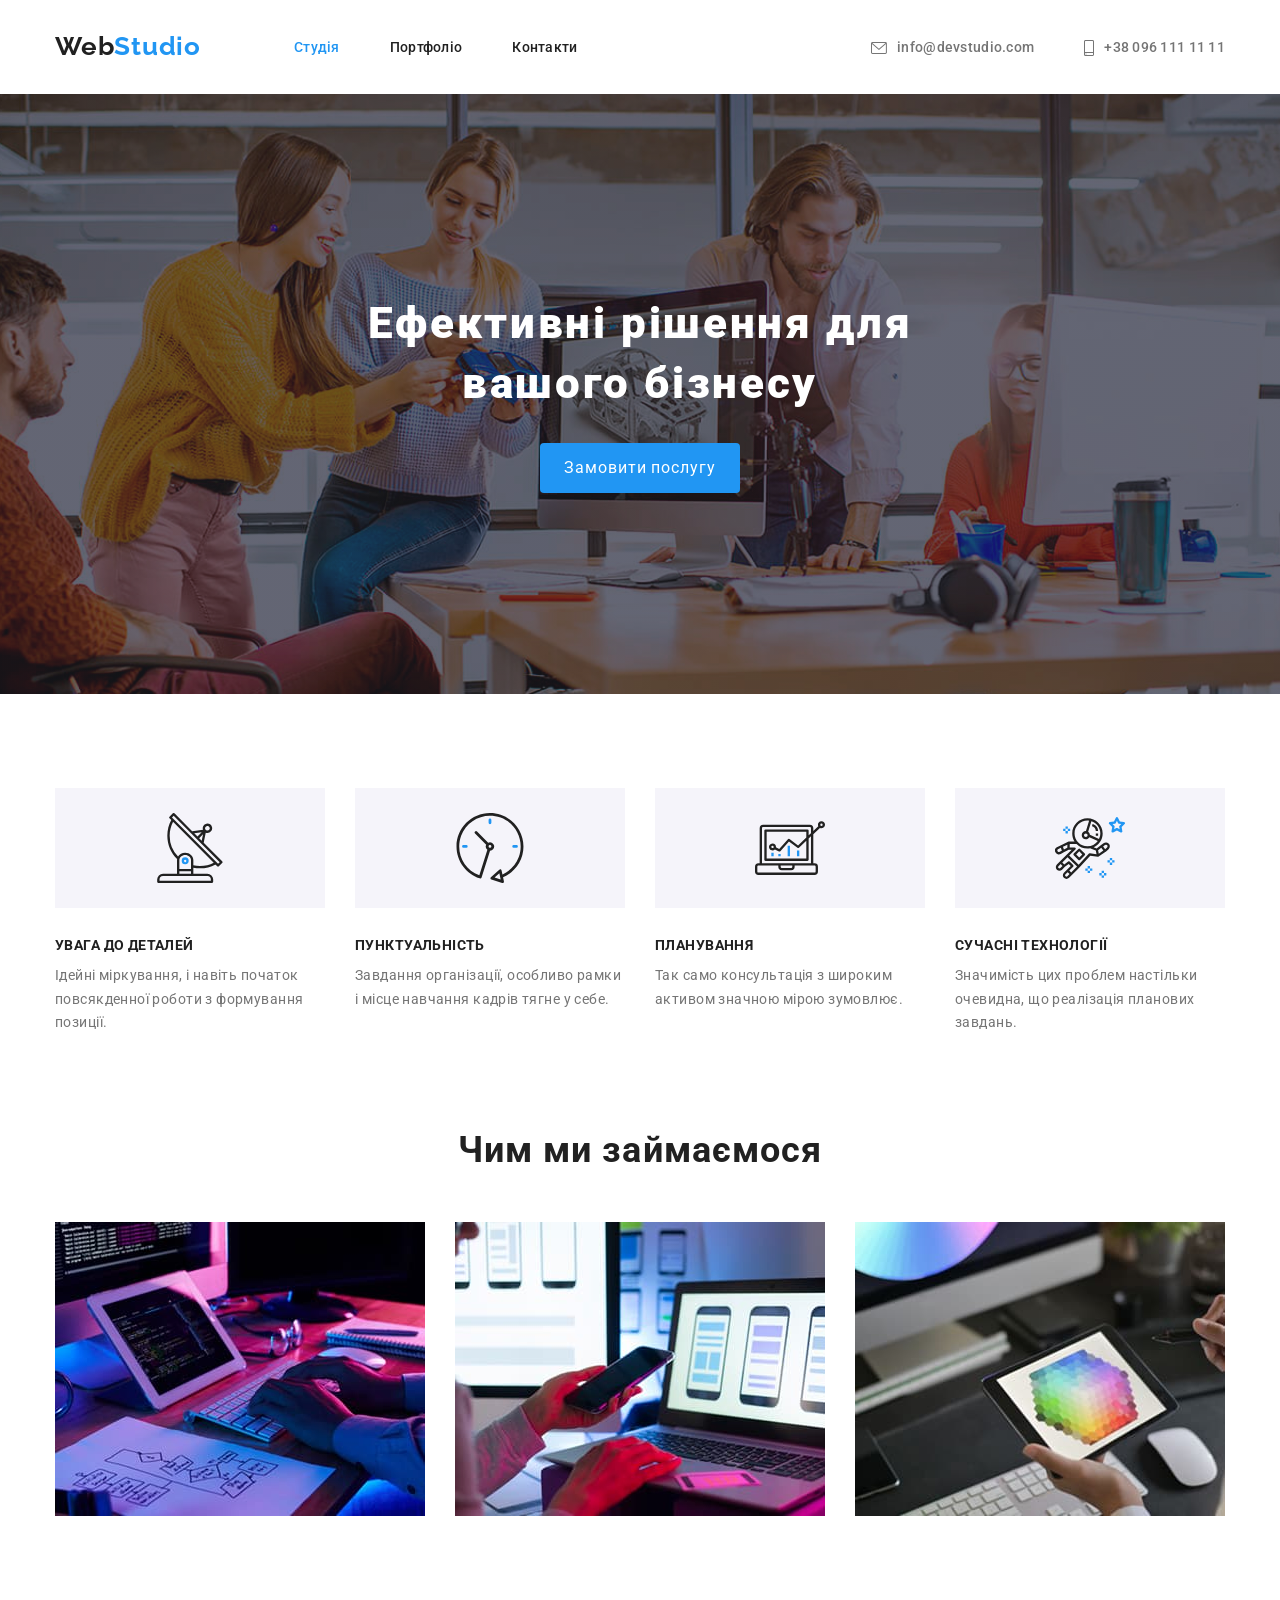
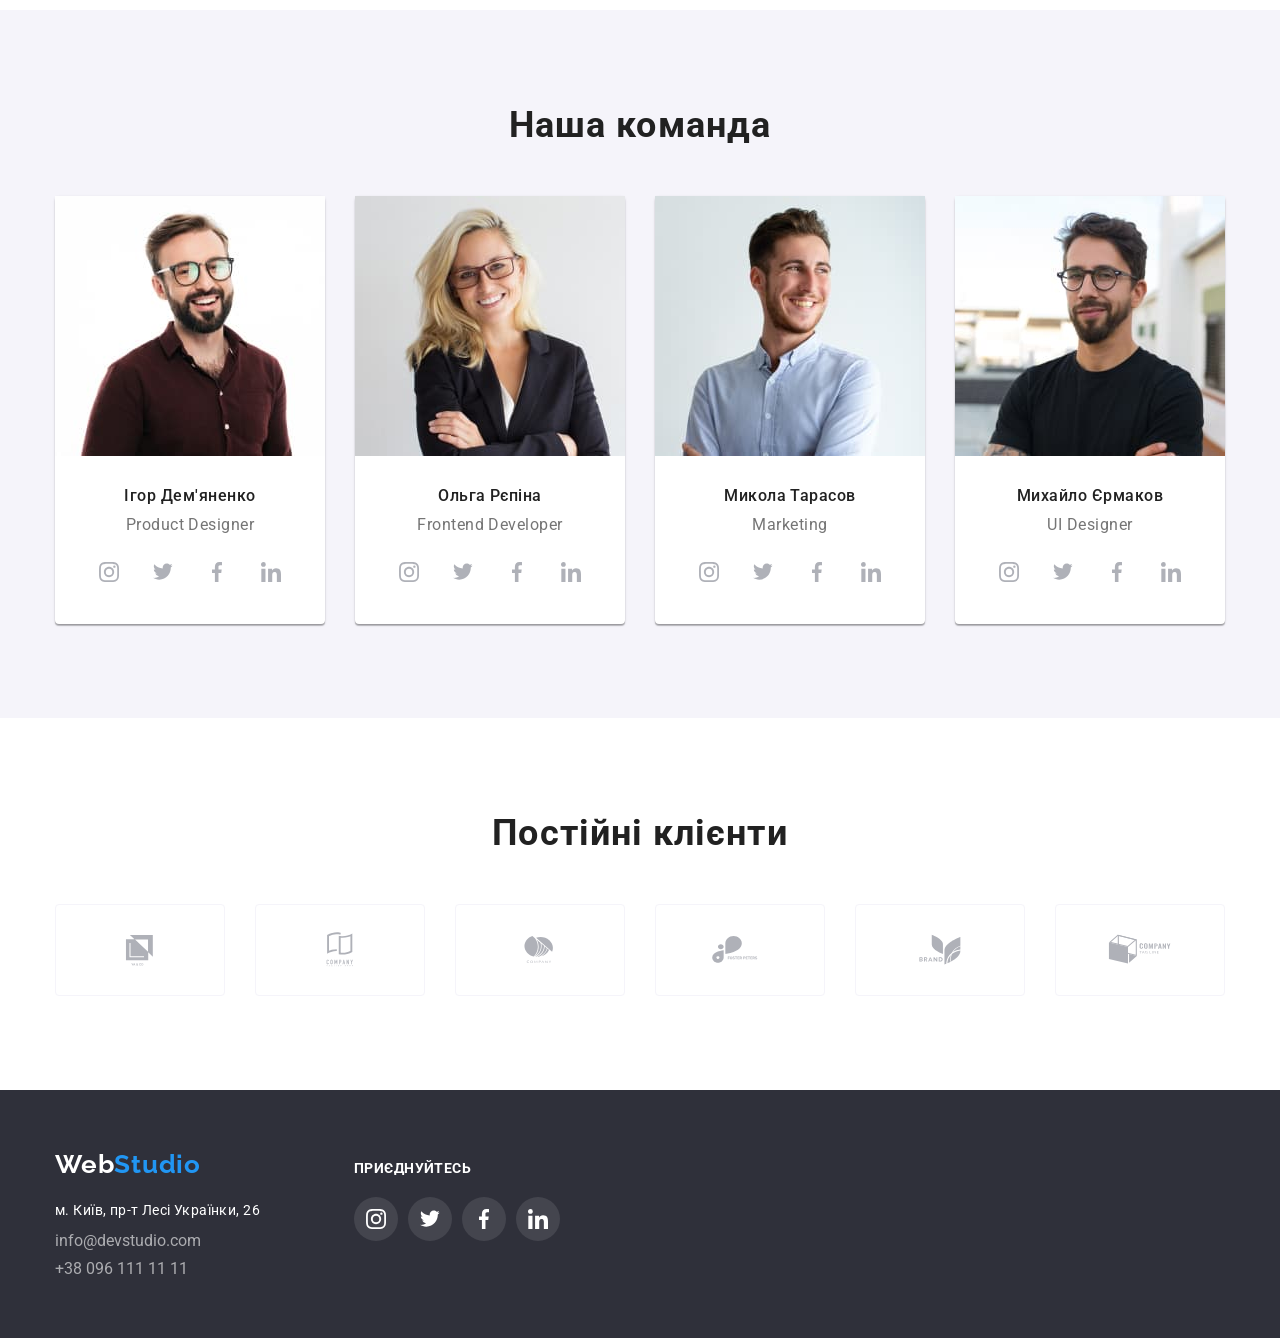
==== index.html @ b7dec581 "Initial commit" ====
<!DOCTYPE html>
<html lang="uk">
  <head>
    <meta charset="UTF-8" />
    <meta name="viewport" content="width=device-width, initial-scale=1.0" />
    <title>Document</title>
    <link
      href="https://fonts.googleapis.com/css2?family=Raleway:wght@700&family=Roboto:wght@400;500;700;900&display=swap"
      rel="stylesheet"
    />
    <link
      rel="stylesheet"
      href="https://cdnjs.cloudflare.com/ajax/libs/modern-normalize/3.0.1/modern-normalize.min.css"
    />
    <link rel="stylesheet" href="css/styles.css" />
  </head>
  <body>
    <header class="header">
      <div class="container">
        <nav>
          <a href="./index.html" class="logo"><span>Web</span>Studio</a>
          <ul class="site-nav">
            <li><a href="./index.html" class="link current">Студія</a></li>
            <li><a href="./portfolio.html" class="link">Портфоліо</a></li>
            <li><a href="#contacts" class="link">Контакти</a></li>
          </ul>

          <ul class="contacts">
            <li>
              <a href="mailto:info@devstudio.com"
                ><svg class="contacts-icon" width="16" height="12">
                  <use href="./images/icons.svg#icon-email"></use></svg
                >info@devstudio.com</a
              >
            </li>

            <li>
              <a href="tel:+380961111111"
                ><svg class="contacts-icon" width="10" height="16">
                  <use href="./images/icons.svg#icon-smartphone"></use></svg
                >+38 096 111 11 11</a
              >
            </li>
          </ul>
        </nav>
      </div>
    </header>

    <main>
      <section class="hero section">
        <div class="container">
          <h1>
            Ефективні рішення для <br />
            вашого бізнесу
          </h1>
          <button class="hero-button" type="button">Замовити послугу</button>
        </div>
      </section>
      <section class="section features">
        <div class="container">
          <ul class="features-list">
            <li>
              <div class="features-icon">
                <svg width="70" height="70">
                  <use href="./images/icons.svg#icon-antenna"></use>
                </svg>
              </div>
              <h3>УВАГА ДО ДЕТАЛЕЙ</h3>
              <p>
                Ідейні міркування, і навіть початок повсякденної роботи з
                формування позиції.
              </p>
            </li>
            <li>
              <div class="features-icon">
                <svg width="70" height="70">
                  <use href="./images/icons.svg#icon-clock"></use>
                </svg>
              </div>
              <h3>ПУНКТУАЛЬНІСТЬ</h3>
              <p>
                Завдання організації, особливо рамки і місце навчання кадрів
                тягне у себе.
              </p>
            </li>
            <li>
              <div class="features-icon">
                <svg width="70" height="70">
                  <use href="./images/icons.svg#icon-diagram"></use>
                </svg>
              </div>
              <h3>ПЛАНУВАННЯ</h3>
              <p>
                Так само консультація з широким активом значною мірою зумовлює.
              </p>
            </li>
            <li>
              <div class="features-icon">
                <svg width="70" height="70">
                  <use href="./images/icons.svg#icon-astronaut"></use>
                </svg>
              </div>
              <h3>СУЧАСНІ ТЕХНОЛОГІЇ</h3>
              <p>
                Значимість цих проблем настільки очевидна, що реалізація
                планових завдань.
              </p>
            </li>
          </ul>
        </div>
      </section>
      <section class="services section">
        <div class="container">
          <h2>Чим ми займаємося</h2>
          <ul class="services-list">
            <li>
              <img
                src="images/hands-laptop.jpg"
                alt="руки_за_ноутом"
                width="370"
                height="294"
              />
            </li>
            <li>
              <img
                src="images/hands-phone.jpg"
                alt="рука_з_телефоном"
                width="370"
                height="294"
              />
            </li>
            <li>
              <img
                src="images/hands-tablet.jpg"
                alt="планшет"
                width="370"
                height="294"
              />
            </li>
          </ul>
        </div>
      </section>
      <section class="section team">
        <div class="container">
          <h2>Наша команда</h2>
          <ul class="team-list">
            <li>
              <img
                src="images/product-design.jpg"
                alt="Ігор_Дем'янченко"
                width="270"
                height="260"
              />
              <h3>Ігор Дем'яненко</h3>
              <p>Product Designer</p>
              <ul class="social">
                <li>
                  <a class="social-link" href="https://www.instagram.com">
                    <svg class="social-icon" width="20" height="20">
                      <use href="./images/icons.svg#icon-instagram"></use></svg
                  ></a>
                </li>
                <li>
                  <a class="social-link" href="">
                    <svg class="social-icon" width="20" height="20">
                      <use href="./images/icons.svg#icon-twitter"></use></svg
                  ></a>
                </li>
                <li>
                  <a class="social-link" href="">
                    <svg class="social-icon" width="20" height="20">
                      <use href="./images/icons.svg#icon-facebook"></use></svg
                  ></a>
                </li>
                <li>
                  <a class="social-link" href="">
                    <svg class="social-icon" width="20" height="20">
                      <use href="./images/icons.svg#icon-linkedin"></use>
                    </svg>
                  </a>
                </li>
              </ul>
            </li>
            <li>
              <img
                src="images/frontend.jpg"
                alt="Ольга_Рєпіна"
                width="270"
                height="260"
              />
              <h3>Ольга Рєпіна</h3>
              <p>Frontend Developer</p>
              <ul class="social">
                <li>
                  <a class="social-link" href="https://www.instagram.com">
                    <svg class="social-icon" width="20" height="20">
                      <use href="./images/icons.svg#icon-instagram"></use></svg
                  ></a>
                </li>
                <li>
                  <a class="social-link" href="">
                    <svg class="social-icon" width="20" height="20">
                      <use href="./images/icons.svg#icon-twitter"></use></svg
                  ></a>
                </li>
                <li>
                  <a class="social-link" href="">
                    <svg class="social-icon" width="20" height="20">
                      <use href="./images/icons.svg#icon-facebook"></use></svg
                  ></a>
                </li>
                <li>
                  <a class="social-link" href="">
                    <svg class="social-icon" width="20" height="20">
                      <use href="./images/icons.svg#icon-linkedin"></use></svg
                  ></a>
                </li>
              </ul>
            </li>

            <li>
              <img
                src="images/market.jpg"
                alt="Микола_Тарасов"
                width="270"
                height="260"
              />
              <h3>Микола Тарасов</h3>
              <p>Marketing</p>
              <ul class="social">
                <li>
                  <a class="social-link" href="https://www.instagram.com">
                    <svg class="social-icon" width="20" height="20">
                      <use href="./images/icons.svg#icon-instagram"></use></svg
                  ></a>
                </li>
                <li>
                  <a class="social-link" href="">
                    <svg class="social-icon" width="20" height="20">
                      <use href="./images/icons.svg#icon-twitter"></use></svg
                  ></a>
                </li>
                <li>
                  <a class="social-link" href="">
                    <svg class="social-icon" width="20" height="20">
                      <use href="./images/icons.svg#icon-facebook"></use></svg
                  ></a>
                </li>
                <li>
                  <a class="social-link" href="">
                    <svg class="social-icon" width="20" height="20">
                      <use href="./images/icons.svg#icon-linkedin"></use></svg
                  ></a>
                </li>
              </ul>
            </li>
            <li>
              <img
                src="images/ui-design.jpg"
                alt="Михайло_Єрмаков"
                width="270"
                height="260"
              />
              <h3>Михайло Єрмаков</h3>
              <p>UI Designer</p>
              <ul class="social">
                <li>
                  <a class="social-link" href="https://www.instagram.com">
                    <svg class="social-icon" width="20" height="20">
                      <use href="./images/icons.svg#icon-instagram"></use></svg
                  ></a>
                </li>
                <li>
                  <a class="social-link" href="">
                    <svg class="social-icon" width="20" height="20">
                      <use href="./images/icons.svg#icon-twitter"></use></svg
                  ></a>
                </li>
                <li>
                  <a class="social-link" href="">
                    <svg class="social-icon" width="20" height="20">
                      <use href="./images/icons.svg#icon-facebook"></use></svg
                  ></a>
                </li>
                <li>
                  <a class="social-link" href="">
                    <svg class="social-icon" width="20" height="20">
                      <use href="./images/icons.svg#icon-linkedin"></use></svg
                  ></a>
                </li>
              </ul>
            </li>
          </ul>
        </div>
      </section>
      <section class="section clients">
        <div class="container">
          <h2>Постійні клієнти</h2>
          <ul class="clients-list">
            <li>
              <a href="#">
                <svg class="clients-icon" width="70" height="70">
                  <use href="./images/icons.svg#icon-YACO"></use></svg
              ></a>
            </li>
            <li>
              <a href="#">
                <svg class="clients-icon" width="70" height="70">
                  <use
                    href="./images/icons.svg#icon-Tagline-Here-Company"
                  ></use></svg
              ></a>
            </li>
            <li>
              <a href="#">
                <svg class="clients-icon" width="70" height="70">
                  <use href="./images/icons.svg#icon-Company"></use></svg
              ></a>
            </li>
            <li>
              <a href="#">
                <svg class="clients-icon" width="70" height="70">
                  <use href="./images/icons.svg#icon-Fosted-Peters"></use></svg
              ></a>
            </li>
            <li>
              <a href="#">
                <svg class="clients-icon" width="70" height="70">
                  <use href="./images/icons.svg#icon-Brand"></use></svg
              ></a>
            </li>
            <li>
              <a href="#">
                <svg class="clients-icon" width="70" height="70">
                  <use
                    href="./images/icons.svg#icon-Tag-Line-Company"
                  ></use></svg
              ></a>
            </li>
          </ul>
        </div>
      </section>
    </main>
    <footer class="footer">
      <div class="container">
        <div class="footer-left">
          <a class="logo" href="./index.html"><span>Web</span>Studio</a>
          <address class="footer-contacts">
            <ul>
              <li class="footer-text">м. Київ, пр-т Лесі Українки, 26</li>
              <li>
                <a href="mailto:info@devstudio.com">info@devstudio.com</a>
              </li>
              <li><a href="tel:+380961111111">+38 096 111 11 11</a></li>
            </ul>
          </address>
        </div>
        <div class="footer-social">
          <p class="footer-title">ПРИЄДНУЙТЕСЬ</p>
          <ul class="social">
            <li>
              <a class="social-link" href="https://www.instagram.com">
                <svg class="social-icon" width="20" height="20">
                  <use href="./images/icons.svg#icon-instagram"></use></svg
              ></a>
            </li>
            <li>
              <a class="social-link" href="">
                <svg class="social-icon" width="20" height="20">
                  <use href="./images/icons.svg#icon-twitter"></use></svg
              ></a>
            </li>
            <li>
              <a class="social-link" href="">
                <svg class="social-icon" width="20" height="20">
                  <use href="./images/icons.svg#icon-facebook"></use></svg
              ></a>
            </li>
            <li>
              <a class="social-link" href="">
                <svg class="social-icon" width="20" height="20">
                  <use href="./images/icons.svg#icon-linkedin"></use></svg
              ></a>
            </li>
          </ul>
        </div>
      </div>
    </footer>
  </body>
</html>
---- css/styles.css ----
h1,
h2,
h3,
p {
  margin: 0;
}

ul {
  margin: 0;
  padding: 0;
  list-style: none;
}
img {
  display: block;
  max-width: 100%;
}

/* main color #212121 */
/* text color #757575 */
/* white color #ffffff */
/* nav color rgba(255, 255, 255, 0.6) */
/* background color #2F303A */
/*background color #F5F4FA */
/*button color #FFFFFF */
/*accent #2196F3 */
:root {
  --main-color: #212121; /* текст головний */
  --text-color: #757575; /* текст другорядний */
  --white: #ffffff; /* білий */
  --nav-color: rgba(255, 255, 255, 0.6);
  --bg-dark: #2f303a;
  --bg-light: #f5f4fa;
  --accent: #2196f3;
}
body {
  font-family: "Roboto", -apple-system, BlinkMacSystemFont, "Segoe UI", Arial,
    sans-serif;
  color: var(--main-color);
}
.header {
  padding: 32px 0;
  background-color: var(--white);
}
.container {
  width: 1200px;
  margin: 0 auto;
  padding: 0 15px;
}
.section {
  padding: 94px 0;
}
/* nav */
nav {
  display: flex;
  align-items: center;
}
.site-nav {
  list-style: none;
  margin: 0;
  padding: 0;
  display: flex;
  gap: 50px;
  margin-left: 93px;
}
.site-nav a {
  color: var(--main-color);
  text-decoration: none;
  font-weight: 500;
  font-size: 14px;
  line-height: 1.14;
  letter-spacing: 0.02em;
}
.site-nav a:hover,
.site-nav a:focus {
  color: var(--accent);
}
.site-nav .link.current {
  color: var(--accent);
}
.logo {
  color: var(--accent);
  font-family: "Raleway", sans-serif;
  font-weight: 700;
  font-size: 26px;
  line-height: 1.14;
  letter-spacing: 0.03em;
  text-decoration: none;
}
.logo span {
  color: var(--main-color);
}
.contacts {
  list-style: none;
  margin: 0;
  padding: 0;
  display: flex;
  gap: 50px;
  margin-left: auto;
}
.contacts a {
  color: var(--text-color);
  text-decoration: none;
  font-weight: 500;
  font-size: 14px;
  line-height: 1.14;
  letter-spacing: 0.02em;
  transition: background-color 250ms cubic-bezier(0.4, 0, 0.2, 1),
    color 250ms cubic-bezier(0.4, 0, 0.2, 1),
    box-shadow 250ms cubic-bezier(0.4, 0, 0.2, 1);
}
.contacts-icon {
  fill: currentColor;
  margin-right: 10px;
  vertical-align: middle;
  transition: fill 250ms cubic-bezier(0.4, 0, 0.2, 1);
}
.contacts a:hover,
.contacts a:focus {
  color: var(--accent);
}
/* hero */
.hero {
  display: flex;
  align-items: center;
  min-height: 600px;
  text-align: center;
  background-color: var(--bg-dark);
  max-width: 1600px;
  margin-left: auto;
  margin-right: auto;
  background-image: linear-gradient(
      rgba(47, 48, 58, 0.4),
      rgba(47, 48, 58, 0.4)
    ),
    url(../images/hero-bg.svg);
  background-repeat: no-repeat;
  background-position: center;
  background-size: cover;
}
.hero-button {
  border: none;
  margin-bottom: 0;
  min-width: 200px;
  border-radius: 4px;
  padding: 10px 22px;
}
.hero-button:hover,
.hero-button:focus {
  background-color: var(--bg-dark);
}
.hero h1 {
  margin-bottom: 30px;
  color: var(--white);
  font-weight: 900;
  font-size: 44px;
  line-height: 1.36;
  letter-spacing: 0.06em;
  text-align: center;
}

.hero button {
  margin-bottom: 0px;
  background-color: var(--accent);
  color: var(--white);
  font-size: 16px;
  line-height: 1.88;
  letter-spacing: 0.06em;
  cursor: pointer;
}
.features h3 {
  margin-bottom: 10px;
  color: var(--main-color);
  font-weight: 700;
  font-size: 14px;
  line-height: 1.14;
  letter-spacing: 0.03em;
}
.features p {
  color: var(--text-color);
  font-size: 14px;
  line-height: 1.71;
  letter-spacing: 0.03em;
}
.features-list {
  display: flex;
  gap: 30px;
}
.features-list li {
  width: 270px;
}
.features-icon {
  display: flex;
  padding: 25px;
  height: 120px;
  width: 270px;
  align-items: center;
  justify-content: center;
  background-color: var(--bg-light);
  margin-bottom: 30px;
}

/* services */
.services {
  background-color: var(--white);
}
.services h2 {
  margin-bottom: 50px;
  color: var(--main-color);
  font-weight: 700;
  font-size: 36px;
  line-height: 1.17;
  letter-spacing: 0.03em;
  text-align: center;
}
.services-list {
  display: flex;
  gap: 30px;
}
.services.section {
  padding-top: 0;
}
/* team */
.team {
  background-color: var(--bg-light);
}
.team h2 {
  color: var(--main-color);
  font-weight: 700;
  font-size: 36px;
  line-height: 1.17;
  letter-spacing: 0.03em;
  text-align: center;
  margin-bottom: 50px;
}
.team-list {
  display: flex;
  gap: 30px;
}
.team-list h3 {
  margin-bottom: 10px;
  color: var(--main-color);
  font-weight: 500;
  font-size: 16px;
  line-height: 1.19;
  letter-spacing: 0.03em;
}

.team-list p {
  color: var(--text-color);
  font-size: 16px;
  line-height: 1.19;
  letter-spacing: 0.03em;
}
.team-list li {
  background-color: var(--white);
  text-align: center;
  padding-bottom: 30px;
  border-radius: 4px;
  box-shadow: 0px 1px 3px rgba(0, 0, 0, 0.12), 0px 1px 1px rgba(0, 0, 0, 0.14),
    0px 2px 1px rgba(0, 0, 0, 0.2);
}
.team-list img {
  margin-bottom: 30px;
}

.buttons button {
  cursor: pointer;
  padding: 6px 22px;
  border-radius: 4px;
  border: none;
  background-color: var(--bg-light);
  color: var(--main-color);
  font-size: 16px;
  line-height: 1.62;
  letter-spacing: 0.03em;
  transition: background-color 250ms cubic-bezier(0.4, 0, 0.2, 1),
    color 250ms cubic-bezier(0.4, 0, 0.2, 1),
    box-shadow 250ms cubic-bezier(0.4, 0, 0.2, 1);
}
.buttons {
  display: flex;
  justify-content: center;
  gap: 8px;
  margin-bottom: 50px;
}
.buttons.section {
  padding-bottom: 34px;
  margin-bottom: 0;
}
.buttons button:hover,
.buttons button:focus {
  background-color: var(--accent);
  color: var(--white);
  font-size: 16px;
  line-height: 1.62;
  letter-spacing: 0.03em;
  box-shadow: 0px 3px 1px rgba(0, 0, 0, 0.1), 0px 1px 2px rgba(0, 0, 0, 0.08),
    0px 2px 2px rgba(0, 0, 0, 0.12);
}
.footer {
  background-color: var(--bg-dark);
  padding: 60px 0;
}
.footer address {
  font-style: normal;
}
.footer .logo span {
  color: var(--white);
}
.footer-contacts a:hover,
.footer-contacts a:focus {
  color: var(--accent);
}
.footer-contacts ul {
  margin-top: 20px;
}

.footer-contacts li:not(:last-child) {
  margin-bottom: 9px;
}
.footer-text {
  font-family: roboto;
  color: var(--white);
  font-size: 14px;
  line-height: 1.71;
  letter-spacing: 0.03em;
}
.footer-contacts a {
  color: rgba(255, 255, 255, 0.6);
  text-decoration: none;
  font-style: normal;
}
.portfolio-title {
  color: var(--main-color);
  font-weight: 700;
  font-size: 18px;
  line-height: 2;
  letter-spacing: 0.06em;
}

.portfolio-text {
  color: var(--text-color);
  font-size: 16px;
  line-height: 1.88;
  letter-spacing: 0.03em;
}

/*portfolio */

.flex-container {
  display: flex;
  flex-wrap: wrap;
}
.flex-element {
  width: 370px;
  margin-right: 30px;
  margin-bottom: 30px;
  transition: box-shadow 250ms cubic-bezier(0.4, 0, 0.2, 1);
}
.flex-element:nth-child(3n) {
  margin-right: 0px;
}

.flex-element:nth-last-child(-n + 3) {
  margin-bottom: 0;
}
.flex-element:hover,
.flex-element:focus {
  box-shadow: 0px 1px 1px rgba(0, 0, 0, 0.12), 0px 4px 4px rgba(0, 0, 0, 0.06),
    1px 4px 6px rgba(0, 0, 0, 0.16);
}
.portfolio-content {
  padding: 24px;
  border: 1px solid #eeeeee;
  border-top: none;
}

.section.clients h2 {
  margin-bottom: 50px;
  color: var(--main-color);
  font-weight: 700;
  font-size: 36px;
  line-height: 1.17;
  letter-spacing: 0.03em;
  text-align: center;
}
.clients-list {
  display: flex;
  gap: 30px;
  list-style: none;
  padding: 0;
  margin: 0;
}
.clients-list a {
  width: 170px;
  height: 92px;
  border: 1px solid var(--bg-light);
  border-radius: 4px;
  display: flex;
  align-items: center;
  justify-content: center;
  color: #afb1b8;
  transition: color 250ms cubic-bezier(0.4, 0, 0.2, 1),
    border-color 250ms cubic-bezier(0.4, 0, 0.2, 1);
}
.clients-icon {
  fill: currentColor;
}

.clients-list a:hover,
.clients-list a:focus {
  color: var(--accent);
  border-color: var(--accent);
}
.social {
  display: flex;
  list-style: none;
  justify-content: center;
  margin-top: 16px;
  gap: 10px;
}
.social a {
  display: flex;
  align-items: center;
  justify-content: center;
}
.social-icon {
  fill: currentColor;
}
.social-link {
  color: #afb1b8;
  width: 44px;
  height: 44px;
  border-radius: 50%;
  display: flex;
  transition: background-color 250ms cubic-bezier(0.4, 0, 0.2, 1),
    color 250ms cubic-bezier(0.4, 0, 0.2, 1);
}
.social-link:hover,
.social-link:focus {
  background: var(--accent);
  color: var(--white);
}
.footer .social-link {
  background-color: rgba(255, 255, 255, 0.1);
  color: var(--white);
}
.footer .social-link:hover,
.footer .social-link:focus {
  background-color: var(--accent);
  color: var(--white);
}
.team-list li .social li {
  background: none;
  box-shadow: none;
  padding: 0;
}

.footer-title {
  margin-bottom: 20px;
  color: var(--white);
  font-weight: 700;
  font-size: 14px;
  line-height: 1.14;
  letter-spacing: 0.03em;
}
.footer .container {
  display: flex;
  align-items: baseline;
  gap: 94px;
}
.footer .social {
  margin-top: 0;
  justify-content: flex-start;
}
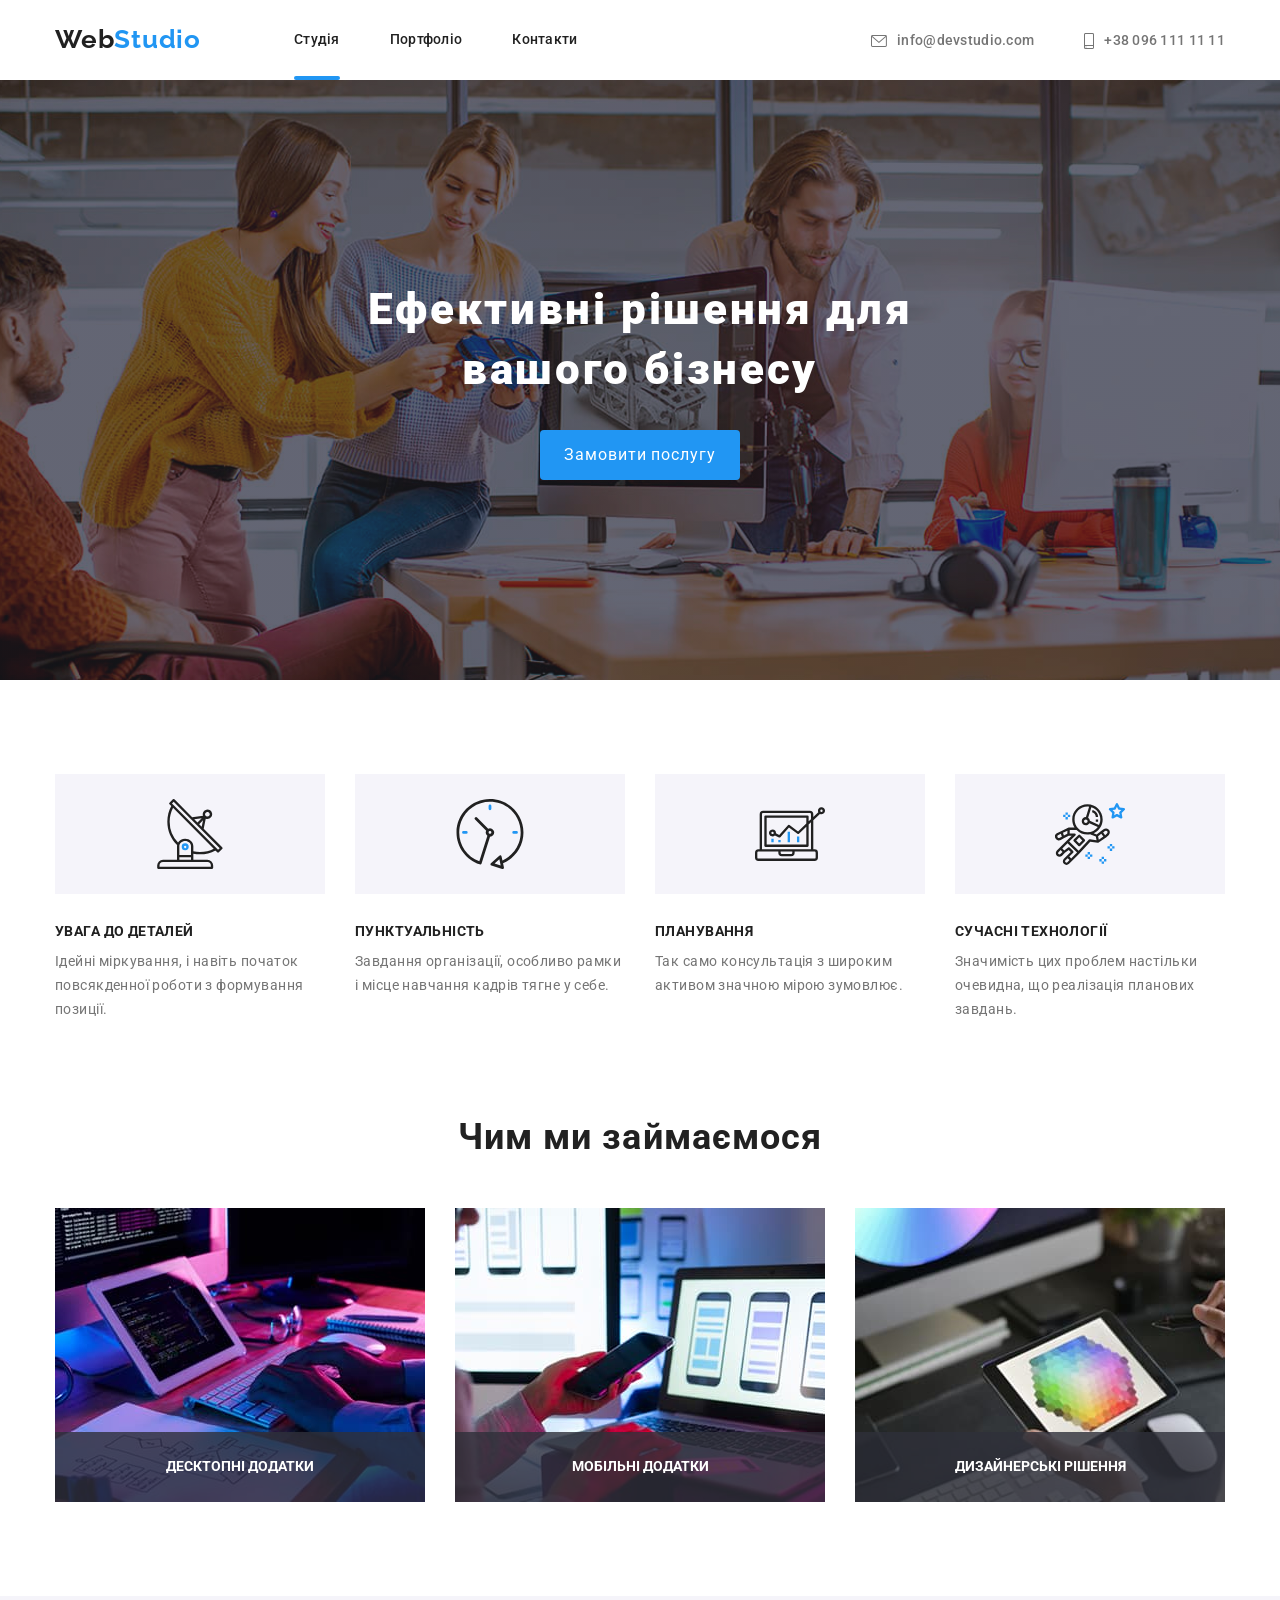
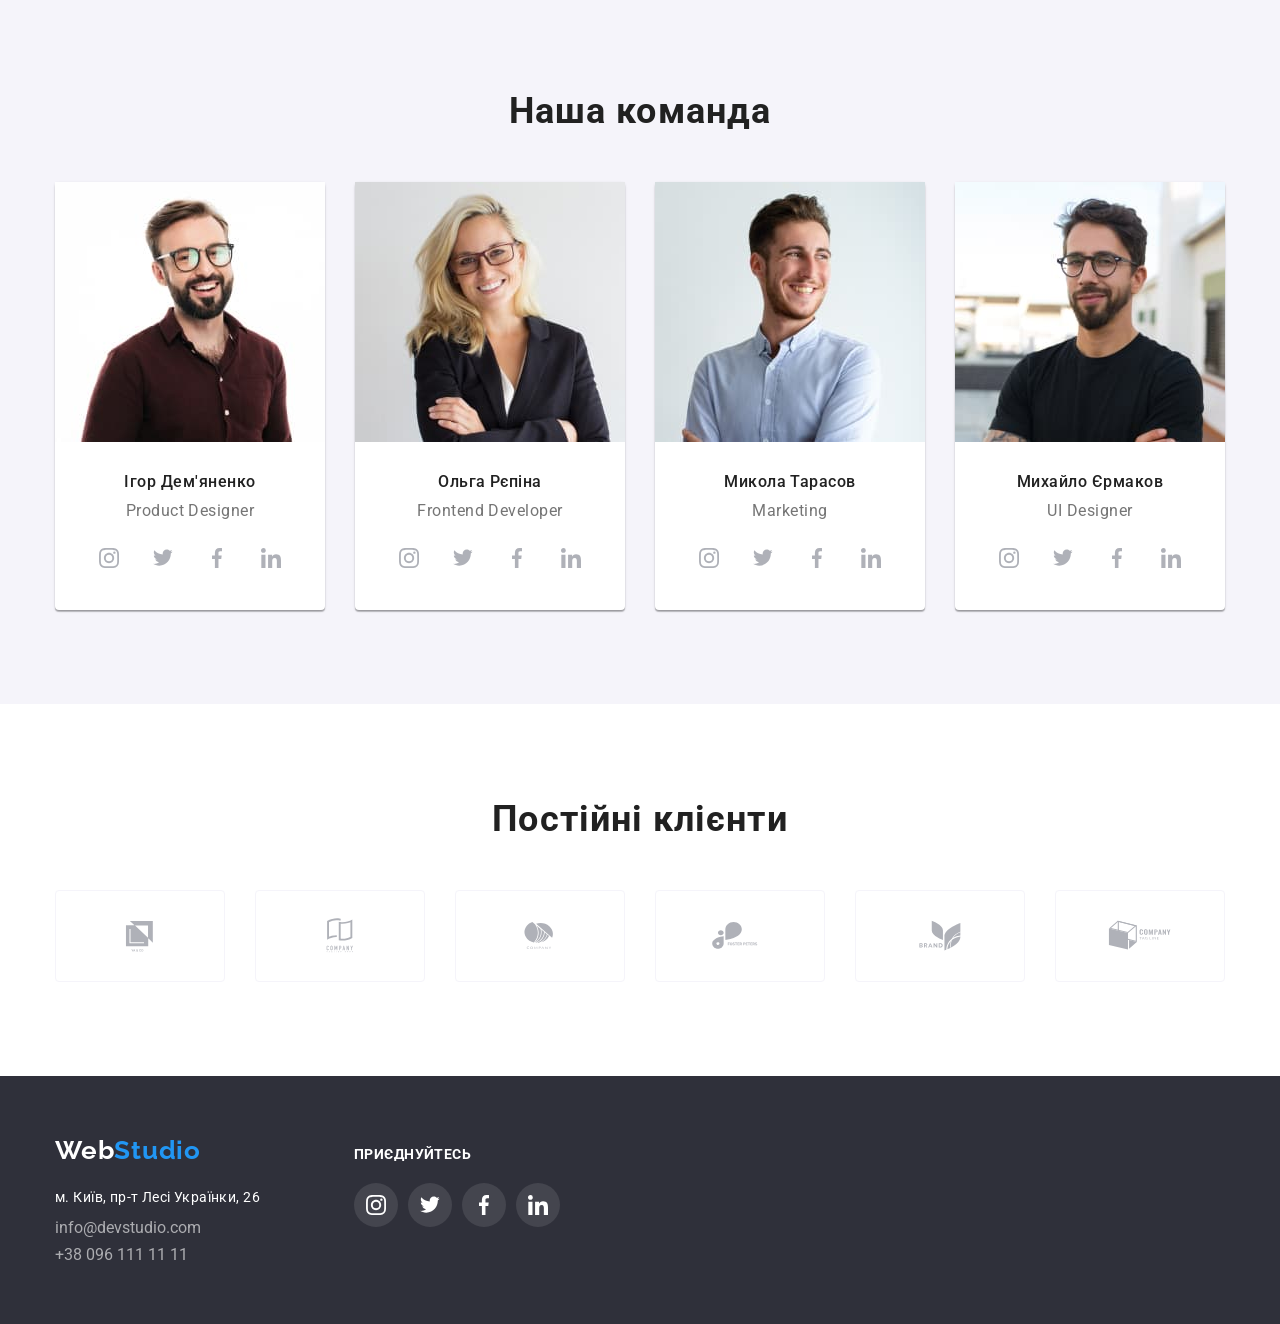
==== commit a064f781: "final" ====
--- a/index.html
+++ b/index.html
@@ -1,390 +1,363 @@
 <!DOCTYPE html>
 <html lang="uk">
-  <head>
-    <meta charset="UTF-8" />
-    <meta name="viewport" content="width=device-width, initial-scale=1.0" />
-    <title>Document</title>
-    <link
-      href="https://fonts.googleapis.com/css2?family=Raleway:wght@700&family=Roboto:wght@400;500;700;900&display=swap"
-      rel="stylesheet"
-    />
-    <link
-      rel="stylesheet"
-      href="https://cdnjs.cloudflare.com/ajax/libs/modern-normalize/3.0.1/modern-normalize.min.css"
-    />
-    <link rel="stylesheet" href="css/styles.css" />
-  </head>
-  <body>
-    <header class="header">
-      <div class="container">
-        <nav>
-          <a href="./index.html" class="logo"><span>Web</span>Studio</a>
-          <ul class="site-nav">
-            <li><a href="./index.html" class="link current">Студія</a></li>
-            <li><a href="./portfolio.html" class="link">Портфоліо</a></li>
-            <li><a href="#contacts" class="link">Контакти</a></li>
+
+<head>
+  <meta charset="UTF-8" />
+  <meta name="viewport" content="width=device-width, initial-scale=1.0" />
+  <title>Document</title>
+  <link href="https://fonts.googleapis.com/css2?family=Raleway:wght@700&family=Roboto:wght@400;500;700;900&display=swap"
+    rel="stylesheet" />
+  <link rel="stylesheet"
+    href="https://cdnjs.cloudflare.com/ajax/libs/modern-normalize/3.0.1/modern-normalize.min.css" />
+  <link rel="stylesheet" href="css/styles.css" />
+</head>
+
+<body>
+  <header class="header">
+    <div class="container">
+      <nav>
+        <a href="./index.html" class="logo"><span>Web</span>Studio</a>
+        <ul class="site-nav">
+          <li class="nav-item"><a href="./index.html" class="link current">Студія</a></li>
+          <li class="nav-item"><a href="./portfolio.html" class="link">Портфоліо</a></li>
+          <li class="nav-item"><a href="#contacts" class="link">Контакти</a></li>
+        </ul>
+
+        <ul class="contacts">
+          <li>
+            <a href="mailto:info@devstudio.com"><svg class="contacts-icon" width="16" height="12">
+                <use href="./images/icons.svg#icon-email"></use>
+              </svg>info@devstudio.com</a>
+          </li>
+
+          <li>
+            <a href="tel:+380961111111"><svg class="contacts-icon" width="10" height="16">
+                <use href="./images/icons.svg#icon-smartphone"></use>
+              </svg>+38 096 111 11 11</a>
+          </li>
+        </ul>
+      </nav>
+    </div>
+  </header>
+
+  <main>
+    <section class="hero section">
+      <div class="container">
+        <h1>
+          Ефективні рішення для <br />
+          вашого бізнесу
+        </h1>
+        <button data-modal-open class="hero-button" type="button">Замовити послугу</button>
+      </div>
+    </section>
+    <section class="section features">
+      <div class="container">
+        <ul class="features-list">
+          <li>
+            <div class="features-icon">
+              <svg width="70" height="70">
+                <use href="./images/icons.svg#icon-antenna"></use>
+              </svg>
+            </div>
+            <h3>УВАГА ДО ДЕТАЛЕЙ</h3>
+            <p>
+              Ідейні міркування, і навіть початок повсякденної роботи з
+              формування позиції.
+            </p>
+          </li>
+          <li>
+            <div class="features-icon">
+              <svg width="70" height="70">
+                <use href="./images/icons.svg#icon-clock"></use>
+              </svg>
+            </div>
+            <h3>ПУНКТУАЛЬНІСТЬ</h3>
+            <p>
+              Завдання організації, особливо рамки і місце навчання кадрів
+              тягне у себе.
+            </p>
+          </li>
+          <li>
+            <div class="features-icon">
+              <svg width="70" height="70">
+                <use href="./images/icons.svg#icon-diagram"></use>
+              </svg>
+            </div>
+            <h3>ПЛАНУВАННЯ</h3>
+            <p>
+              Так само консультація з широким активом значною мірою зумовлює.
+            </p>
+          </li>
+          <li>
+            <div class="features-icon">
+              <svg width="70" height="70">
+                <use href="./images/icons.svg#icon-astronaut"></use>
+              </svg>
+            </div>
+            <h3>СУЧАСНІ ТЕХНОЛОГІЇ</h3>
+            <p>
+              Значимість цих проблем настільки очевидна, що реалізація
+              планових завдань.
+            </p>
+          </li>
+        </ul>
+      </div>
+    </section>
+    <section class="services section">
+      <div class="container">
+        <h2>Чим ми займаємося</h2>
+        <ul class="services-list">
+          <li>
+            <div class="thumb-item"> <img src="images/hands-laptop.jpg" alt="руки_за_ноутом" width="370" height="294" />
+              <p class="thumb-label">ДЕСКТОПНІ ДОДАТКИ</p>
+            </div>
+          </li>
+          <li>
+            <div class="thumb-item"><img src="images/hands-phone.jpg" alt="рука_з_телефоном" width="370" height="294" />
+              <p class="thumb-label">МОБІЛЬНІ ДОДАТКИ</p>
+            </div>
+          </li>
+          <li>
+            <div class="thumb-item"><img src="images/hands-tablet.jpg" alt="планшет" width="370" height="294" />
+              <p class="thumb-label">ДИЗАЙНЕРСЬКІ РІШЕННЯ</p>
+            </div>
+          </li>
+        </ul>
+      </div>
+    </section>
+    <section class="section team">
+      <div class="container">
+        <h2>Наша команда</h2>
+        <ul class="team-list">
+          <li>
+            <img src="images/product-design.jpg" alt="Ігор_Дем'янченко" width="270" height="260" />
+            <h3>Ігор Дем'яненко</h3>
+            <p>Product Designer</p>
+            <ul class="social">
+              <li>
+                <a class="social-link" href="https://www.instagram.com">
+                  <svg class="social-icon" width="20" height="20">
+                    <use href="./images/icons.svg#icon-instagram"></use>
+                  </svg></a>
+              </li>
+              <li>
+                <a class="social-link" href="#">
+                  <svg class="social-icon" width="20" height="20">
+                    <use href="./images/icons.svg#icon-twitter"></use>
+                  </svg></a>
+              </li>
+              <li>
+                <a class="social-link" href="#">
+                  <svg class="social-icon" width="20" height="20">
+                    <use href="./images/icons.svg#icon-facebook"></use>
+                  </svg></a>
+              </li>
+              <li>
+                <a class="social-link" href="#">
+                  <svg class="social-icon" width="20" height="20">
+                    <use href="./images/icons.svg#icon-linkedin"></use>
+                  </svg>
+                </a>
+              </li>
+            </ul>
+          </li>
+          <li>
+            <img src="images/frontend.jpg" alt="Ольга_Рєпіна" width="270" height="260" />
+            <h3>Ольга Рєпіна</h3>
+            <p>Frontend Developer</p>
+            <ul class="social">
+              <li>
+                <a class="social-link" href="https://www.instagram.com">
+                  <svg class="social-icon" width="20" height="20">
+                    <use href="./images/icons.svg#icon-instagram"></use>
+                  </svg></a>
+              </li>
+              <li>
+                <a class="social-link" href="#">
+                  <svg class="social-icon" width="20" height="20">
+                    <use href="./images/icons.svg#icon-twitter"></use>
+                  </svg></a>
+              </li>
+              <li>
+                <a class="social-link" href="#">
+                  <svg class="social-icon" width="20" height="20">
+                    <use href="./images/icons.svg#icon-facebook"></use>
+                  </svg></a>
+              </li>
+              <li>
+                <a class="social-link" href="#">
+                  <svg class="social-icon" width="20" height="20">
+                    <use href="./images/icons.svg#icon-linkedin"></use>
+                  </svg></a>
+              </li>
+            </ul>
+          </li>
+
+          <li>
+            <img src="images/market.jpg" alt="Микола_Тарасов" width="270" height="260" />
+            <h3>Микола Тарасов</h3>
+            <p>Marketing</p>
+            <ul class="social">
+              <li>
+                <a class="social-link" href="https://www.instagram.com">
+                  <svg class="social-icon" width="20" height="20">
+                    <use href="./images/icons.svg#icon-instagram"></use>
+                  </svg></a>
+              </li>
+              <li>
+                <a class="social-link" href="#">
+                  <svg class="social-icon" width="20" height="20">
+                    <use href="./images/icons.svg#icon-twitter"></use>
+                  </svg></a>
+              </li>
+              <li>
+                <a class="social-link" href="#">
+                  <svg class="social-icon" width="20" height="20">
+                    <use href="./images/icons.svg#icon-facebook"></use>
+                  </svg></a>
+              </li>
+              <li>
+                <a class="social-link" href="#">
+                  <svg class="social-icon" width="20" height="20">
+                    <use href="./images/icons.svg#icon-linkedin"></use>
+                  </svg></a>
+              </li>
+            </ul>
+          </li>
+          <li>
+            <img src="images/ui-design.jpg" alt="Михайло_Єрмаков" width="270" height="260" />
+            <h3>Михайло Єрмаков</h3>
+            <p>UI Designer</p>
+            <ul class="social">
+              <li>
+                <a class="social-link" href="https://www.instagram.com">
+                  <svg class="social-icon" width="20" height="20">
+                    <use href="./images/icons.svg#icon-instagram"></use>
+                  </svg></a>
+              </li>
+              <li>
+                <a class="social-link" href="#">
+                  <svg class="social-icon" width="20" height="20">
+                    <use href="./images/icons.svg#icon-twitter"></use>
+                  </svg></a>
+              </li>
+              <li>
+                <a class="social-link" href="#">
+                  <svg class="social-icon" width="20" height="20">
+                    <use href="./images/icons.svg#icon-facebook"></use>
+                  </svg></a>
+              </li>
+              <li>
+                <a class="social-link" href="#">
+                  <svg class="social-icon" width="20" height="20">
+                    <use href="./images/icons.svg#icon-linkedin"></use>
+                  </svg></a>
+              </li>
+            </ul>
+          </li>
+        </ul>
+      </div>
+    </section>
+    <section class="section clients">
+      <div class="container">
+        <h2>Постійні клієнти</h2>
+        <ul class="clients-list">
+          <li>
+            <a href="#">
+              <svg class="clients-icon" width="70" height="70">
+                <use href="./images/icons.svg#icon-YACO"></use>
+              </svg></a>
+          </li>
+          <li>
+            <a href="#">
+              <svg class="clients-icon" width="70" height="70">
+                <use href="./images/icons.svg#icon-Tagline-Here-Company"></use>
+              </svg></a>
+          </li>
+          <li>
+            <a href="#">
+              <svg class="clients-icon" width="70" height="70">
+                <use href="./images/icons.svg#icon-Company"></use>
+              </svg></a>
+          </li>
+          <li>
+            <a href="#">
+              <svg class="clients-icon" width="70" height="70">
+                <use href="./images/icons.svg#icon-Fosted-Peters"></use>
+              </svg></a>
+          </li>
+          <li>
+            <a href="#">
+              <svg class="clients-icon" width="70" height="70">
+                <use href="./images/icons.svg#icon-Brand"></use>
+              </svg></a>
+          </li>
+          <li>
+            <a href="#">
+              <svg class="clients-icon" width="70" height="70">
+                <use href="./images/icons.svg#icon-Tag-Line-Company"></use>
+              </svg></a>
+          </li>
+        </ul>
+      </div>
+    </section>
+  </main>
+  <footer class="footer">
+    <div class="container">
+      <div class="footer-left">
+        <a class="logo" href="./index.html"><span>Web</span>Studio</a>
+        <address class="footer-contacts">
+          <ul>
+            <li class="footer-text">м. Київ, пр-т Лесі Українки, 26</li>
+            <li>
+              <a href="mailto:info@devstudio.com">info@devstudio.com</a>
+            </li>
+            <li><a href="tel:+380961111111">+38 096 111 11 11</a></li>
           </ul>
-
-          <ul class="contacts">
-            <li>
-              <a href="mailto:info@devstudio.com"
-                ><svg class="contacts-icon" width="16" height="12">
-                  <use href="./images/icons.svg#icon-email"></use></svg
-                >info@devstudio.com</a
-              >
-            </li>
-
-            <li>
-              <a href="tel:+380961111111"
-                ><svg class="contacts-icon" width="10" height="16">
-                  <use href="./images/icons.svg#icon-smartphone"></use></svg
-                >+38 096 111 11 11</a
-              >
-            </li>
-          </ul>
-        </nav>
-      </div>
-    </header>
-
-    <main>
-      <section class="hero section">
-        <div class="container">
-          <h1>
-            Ефективні рішення для <br />
-            вашого бізнесу
-          </h1>
-          <button class="hero-button" type="button">Замовити послугу</button>
-        </div>
-      </section>
-      <section class="section features">
-        <div class="container">
-          <ul class="features-list">
-            <li>
-              <div class="features-icon">
-                <svg width="70" height="70">
-                  <use href="./images/icons.svg#icon-antenna"></use>
-                </svg>
-              </div>
-              <h3>УВАГА ДО ДЕТАЛЕЙ</h3>
-              <p>
-                Ідейні міркування, і навіть початок повсякденної роботи з
-                формування позиції.
-              </p>
-            </li>
-            <li>
-              <div class="features-icon">
-                <svg width="70" height="70">
-                  <use href="./images/icons.svg#icon-clock"></use>
-                </svg>
-              </div>
-              <h3>ПУНКТУАЛЬНІСТЬ</h3>
-              <p>
-                Завдання організації, особливо рамки і місце навчання кадрів
-                тягне у себе.
-              </p>
-            </li>
-            <li>
-              <div class="features-icon">
-                <svg width="70" height="70">
-                  <use href="./images/icons.svg#icon-diagram"></use>
-                </svg>
-              </div>
-              <h3>ПЛАНУВАННЯ</h3>
-              <p>
-                Так само консультація з широким активом значною мірою зумовлює.
-              </p>
-            </li>
-            <li>
-              <div class="features-icon">
-                <svg width="70" height="70">
-                  <use href="./images/icons.svg#icon-astronaut"></use>
-                </svg>
-              </div>
-              <h3>СУЧАСНІ ТЕХНОЛОГІЇ</h3>
-              <p>
-                Значимість цих проблем настільки очевидна, що реалізація
-                планових завдань.
-              </p>
-            </li>
-          </ul>
-        </div>
-      </section>
-      <section class="services section">
-        <div class="container">
-          <h2>Чим ми займаємося</h2>
-          <ul class="services-list">
-            <li>
-              <img
-                src="images/hands-laptop.jpg"
-                alt="руки_за_ноутом"
-                width="370"
-                height="294"
-              />
-            </li>
-            <li>
-              <img
-                src="images/hands-phone.jpg"
-                alt="рука_з_телефоном"
-                width="370"
-                height="294"
-              />
-            </li>
-            <li>
-              <img
-                src="images/hands-tablet.jpg"
-                alt="планшет"
-                width="370"
-                height="294"
-              />
-            </li>
-          </ul>
-        </div>
-      </section>
-      <section class="section team">
-        <div class="container">
-          <h2>Наша команда</h2>
-          <ul class="team-list">
-            <li>
-              <img
-                src="images/product-design.jpg"
-                alt="Ігор_Дем'янченко"
-                width="270"
-                height="260"
-              />
-              <h3>Ігор Дем'яненко</h3>
-              <p>Product Designer</p>
-              <ul class="social">
-                <li>
-                  <a class="social-link" href="https://www.instagram.com">
-                    <svg class="social-icon" width="20" height="20">
-                      <use href="./images/icons.svg#icon-instagram"></use></svg
-                  ></a>
-                </li>
-                <li>
-                  <a class="social-link" href="">
-                    <svg class="social-icon" width="20" height="20">
-                      <use href="./images/icons.svg#icon-twitter"></use></svg
-                  ></a>
-                </li>
-                <li>
-                  <a class="social-link" href="">
-                    <svg class="social-icon" width="20" height="20">
-                      <use href="./images/icons.svg#icon-facebook"></use></svg
-                  ></a>
-                </li>
-                <li>
-                  <a class="social-link" href="">
-                    <svg class="social-icon" width="20" height="20">
-                      <use href="./images/icons.svg#icon-linkedin"></use>
-                    </svg>
-                  </a>
-                </li>
-              </ul>
-            </li>
-            <li>
-              <img
-                src="images/frontend.jpg"
-                alt="Ольга_Рєпіна"
-                width="270"
-                height="260"
-              />
-              <h3>Ольга Рєпіна</h3>
-              <p>Frontend Developer</p>
-              <ul class="social">
-                <li>
-                  <a class="social-link" href="https://www.instagram.com">
-                    <svg class="social-icon" width="20" height="20">
-                      <use href="./images/icons.svg#icon-instagram"></use></svg
-                  ></a>
-                </li>
-                <li>
-                  <a class="social-link" href="">
-                    <svg class="social-icon" width="20" height="20">
-                      <use href="./images/icons.svg#icon-twitter"></use></svg
-                  ></a>
-                </li>
-                <li>
-                  <a class="social-link" href="">
-                    <svg class="social-icon" width="20" height="20">
-                      <use href="./images/icons.svg#icon-facebook"></use></svg
-                  ></a>
-                </li>
-                <li>
-                  <a class="social-link" href="">
-                    <svg class="social-icon" width="20" height="20">
-                      <use href="./images/icons.svg#icon-linkedin"></use></svg
-                  ></a>
-                </li>
-              </ul>
-            </li>
-
-            <li>
-              <img
-                src="images/market.jpg"
-                alt="Микола_Тарасов"
-                width="270"
-                height="260"
-              />
-              <h3>Микола Тарасов</h3>
-              <p>Marketing</p>
-              <ul class="social">
-                <li>
-                  <a class="social-link" href="https://www.instagram.com">
-                    <svg class="social-icon" width="20" height="20">
-                      <use href="./images/icons.svg#icon-instagram"></use></svg
-                  ></a>
-                </li>
-                <li>
-                  <a class="social-link" href="">
-                    <svg class="social-icon" width="20" height="20">
-                      <use href="./images/icons.svg#icon-twitter"></use></svg
-                  ></a>
-                </li>
-                <li>
-                  <a class="social-link" href="">
-                    <svg class="social-icon" width="20" height="20">
-                      <use href="./images/icons.svg#icon-facebook"></use></svg
-                  ></a>
-                </li>
-                <li>
-                  <a class="social-link" href="">
-                    <svg class="social-icon" width="20" height="20">
-                      <use href="./images/icons.svg#icon-linkedin"></use></svg
-                  ></a>
-                </li>
-              </ul>
-            </li>
-            <li>
-              <img
-                src="images/ui-design.jpg"
-                alt="Михайло_Єрмаков"
-                width="270"
-                height="260"
-              />
-              <h3>Михайло Єрмаков</h3>
-              <p>UI Designer</p>
-              <ul class="social">
-                <li>
-                  <a class="social-link" href="https://www.instagram.com">
-                    <svg class="social-icon" width="20" height="20">
-                      <use href="./images/icons.svg#icon-instagram"></use></svg
-                  ></a>
-                </li>
-                <li>
-                  <a class="social-link" href="">
-                    <svg class="social-icon" width="20" height="20">
-                      <use href="./images/icons.svg#icon-twitter"></use></svg
-                  ></a>
-                </li>
-                <li>
-                  <a class="social-link" href="">
-                    <svg class="social-icon" width="20" height="20">
-                      <use href="./images/icons.svg#icon-facebook"></use></svg
-                  ></a>
-                </li>
-                <li>
-                  <a class="social-link" href="">
-                    <svg class="social-icon" width="20" height="20">
-                      <use href="./images/icons.svg#icon-linkedin"></use></svg
-                  ></a>
-                </li>
-              </ul>
-            </li>
-          </ul>
-        </div>
-      </section>
-      <section class="section clients">
-        <div class="container">
-          <h2>Постійні клієнти</h2>
-          <ul class="clients-list">
-            <li>
-              <a href="#">
-                <svg class="clients-icon" width="70" height="70">
-                  <use href="./images/icons.svg#icon-YACO"></use></svg
-              ></a>
-            </li>
-            <li>
-              <a href="#">
-                <svg class="clients-icon" width="70" height="70">
-                  <use
-                    href="./images/icons.svg#icon-Tagline-Here-Company"
-                  ></use></svg
-              ></a>
-            </li>
-            <li>
-              <a href="#">
-                <svg class="clients-icon" width="70" height="70">
-                  <use href="./images/icons.svg#icon-Company"></use></svg
-              ></a>
-            </li>
-            <li>
-              <a href="#">
-                <svg class="clients-icon" width="70" height="70">
-                  <use href="./images/icons.svg#icon-Fosted-Peters"></use></svg
-              ></a>
-            </li>
-            <li>
-              <a href="#">
-                <svg class="clients-icon" width="70" height="70">
-                  <use href="./images/icons.svg#icon-Brand"></use></svg
-              ></a>
-            </li>
-            <li>
-              <a href="#">
-                <svg class="clients-icon" width="70" height="70">
-                  <use
-                    href="./images/icons.svg#icon-Tag-Line-Company"
-                  ></use></svg
-              ></a>
-            </li>
-          </ul>
-        </div>
-      </section>
-    </main>
-    <footer class="footer">
-      <div class="container">
-        <div class="footer-left">
-          <a class="logo" href="./index.html"><span>Web</span>Studio</a>
-          <address class="footer-contacts">
-            <ul>
-              <li class="footer-text">м. Київ, пр-т Лесі Українки, 26</li>
-              <li>
-                <a href="mailto:info@devstudio.com">info@devstudio.com</a>
-              </li>
-              <li><a href="tel:+380961111111">+38 096 111 11 11</a></li>
-            </ul>
-          </address>
-        </div>
-        <div class="footer-social">
-          <p class="footer-title">ПРИЄДНУЙТЕСЬ</p>
-          <ul class="social">
-            <li>
-              <a class="social-link" href="https://www.instagram.com">
-                <svg class="social-icon" width="20" height="20">
-                  <use href="./images/icons.svg#icon-instagram"></use></svg
-              ></a>
-            </li>
-            <li>
-              <a class="social-link" href="">
-                <svg class="social-icon" width="20" height="20">
-                  <use href="./images/icons.svg#icon-twitter"></use></svg
-              ></a>
-            </li>
-            <li>
-              <a class="social-link" href="">
-                <svg class="social-icon" width="20" height="20">
-                  <use href="./images/icons.svg#icon-facebook"></use></svg
-              ></a>
-            </li>
-            <li>
-              <a class="social-link" href="">
-                <svg class="social-icon" width="20" height="20">
-                  <use href="./images/icons.svg#icon-linkedin"></use></svg
-              ></a>
-            </li>
-          </ul>
-        </div>
-      </div>
-    </footer>
-  </body>
-</html>
+        </address>
+      </div>
+      <div class="footer-social">
+        <p class="footer-title">ПРИЄДНУЙТЕСЬ</p>
+        <ul class="social">
+          <li>
+            <a class="social-link" href="https://www.instagram.com">
+              <svg class="social-icon" width="20" height="20">
+                <use href="./images/icons.svg#icon-instagram"></use>
+              </svg></a>
+          </li>
+          <li>
+            <a class="social-link" href="#">
+              <svg class="social-icon" width="20" height="20">
+                <use href="./images/icons.svg#icon-twitter"></use>
+              </svg></a>
+          </li>
+          <li>
+            <a class="social-link" href="#">
+              <svg class="social-icon" width="20" height="20">
+                <use href="./images/icons.svg#icon-facebook"></use>
+              </svg></a>
+          </li>
+          <li>
+            <a class="social-link" href="#">
+              <svg class="social-icon" width="20" height="20">
+                <use href="./images/icons.svg#icon-linkedin"></use>
+              </svg></a>
+          </li>
+        </ul>
+      </div>
+    </div>
+  </footer>
+  <div class="backdrop is-hidden" data-modal>
+    <div class="modal">
+      <button data-modal-close class="close-btn">
+        <svg class="icon-close">
+          <use href="./images/close.svg"></use>
+        </svg>
+      </button>
+    </div>
+  </div>
+  <!-- Ставимо перед закриваючим тегом body -->
+  <script src="./js/modal.js"></script>
+</body>
+
+</html>
--- a/css/styles.css
+++ b/css/styles.css
@@ -38,7 +38,7 @@
   color: var(--main-color);
 }
 .header {
-  padding: 32px 0;
+ 
   background-color: var(--white);
 }
 .container {
@@ -54,27 +54,46 @@
   display: flex;
   align-items: center;
 }
+
 .site-nav {
   list-style: none;
-  margin: 0;
-  padding: 0;
   display: flex;
   gap: 50px;
   margin-left: 93px;
-}
-.site-nav a {
+  position: relative;
+  align-items: stretch;
+}
+
+.site-nav .nav-item {
+  position: relative;
+}
+.site-nav .link.current::after {
+  content: "";
+  position: absolute;
+  left: 0;
+  bottom: 0;        
+  width: 100%;
+  height: 4px;
+  background-color: var(--accent);
+  border-radius: 2px;
+  transform: scaleX(1);
+}
+.site-nav a,
+.site-nav .link {
+  display: block;      
+  padding: 32px 0;
+  position: relative;
   color: var(--main-color);
   text-decoration: none;
   font-weight: 500;
   font-size: 14px;
   line-height: 1.14;
   letter-spacing: 0.02em;
-}
+  transition: color 250ms cubic-bezier(0.4, 0, 0.2, 1);
+}
+
 .site-nav a:hover,
 .site-nav a:focus {
-  color: var(--accent);
-}
-.site-nav .link.current {
   color: var(--accent);
 }
 .logo {
@@ -104,9 +123,7 @@
   font-size: 14px;
   line-height: 1.14;
   letter-spacing: 0.02em;
-  transition: background-color 250ms cubic-bezier(0.4, 0, 0.2, 1),
-    color 250ms cubic-bezier(0.4, 0, 0.2, 1),
-    box-shadow 250ms cubic-bezier(0.4, 0, 0.2, 1);
+  transition: color 250ms cubic-bezier(0.4, 0, 0.2, 1);
 }
 .contacts-icon {
   fill: currentColor;
@@ -143,6 +160,7 @@
   min-width: 200px;
   border-radius: 4px;
   padding: 10px 22px;
+  transition: background-color 250ms cubic-bezier(0.4, 0, 0.2, 1);
 }
 .hero-button:hover,
 .hero-button:focus {
@@ -219,6 +237,28 @@
 .services.section {
   padding-top: 0;
 }
+.services-list li {
+  position: relative;
+}
+.thumb-label {
+  position: absolute;
+  bottom: 0;
+  left: 0;
+
+  width: 100%;
+  height: 70px;
+
+  display: flex;
+  align-items: center;
+  justify-content: center;
+
+  background-color: rgba(47, 48, 58, 0.8);
+  color: var(--white);
+
+  font-weight: 700;
+  font-size: 14px;
+  line-height: 1.14;
+}
 /* team */
 .team {
   background-color: var(--bg-light);
@@ -274,8 +314,8 @@
   line-height: 1.62;
   letter-spacing: 0.03em;
   transition: background-color 250ms cubic-bezier(0.4, 0, 0.2, 1),
-    color 250ms cubic-bezier(0.4, 0, 0.2, 1),
-    box-shadow 250ms cubic-bezier(0.4, 0, 0.2, 1);
+  color 250ms cubic-bezier(0.4, 0, 0.2, 1),
+  box-shadow 250ms cubic-bezier(0.4, 0, 0.2, 1);
 }
 .buttons {
   display: flex;
@@ -307,6 +347,9 @@
 .footer .logo span {
   color: var(--white);
 }
+.footer-contacts a {
+  transition: color 250ms cubic-bezier(0.4, 0, 0.2, 1);
+}
 .footer-contacts a:hover,
 .footer-contacts a:focus {
   color: var(--accent);
@@ -319,7 +362,7 @@
   margin-bottom: 9px;
 }
 .footer-text {
-  font-family: roboto;
+  font-family: "Roboto", sans-serif;
   color: var(--white);
   font-size: 14px;
   line-height: 1.71;
@@ -344,7 +387,54 @@
   line-height: 1.88;
   letter-spacing: 0.03em;
 }
-
+/*thumb img*/
+
+.li a {
+  display: block;
+}
+
+.thumb {
+  position: relative;
+  overflow: hidden;
+}
+.thumb::before {
+  content: "";
+  position: absolute;
+  inset: 0;
+  background: var(--accent);
+  opacity: 0;
+  z-index: 1;
+  transform: translateY(100%);
+  transition: transform 250ms cubic-bezier(0.4, 0, 0.2, 1),
+    opacity 250ms cubic-bezier(0.4, 0, 0.2, 1);
+}
+.card-overlay {
+  position: absolute;
+  inset: 0; 
+  padding: 63px 24px;
+    color: var(--white);
+    font-size: 18px;
+    line-height: 28px;
+    letter-spacing: 0.03em;
+  z-index: 2;
+  opacity: 0;
+  transform: translateY(100%);
+  transition: transform 250ms cubic-bezier(0.4, 0, 0.2, 1),
+  opacity 250ms cubic-bezier(0.4, 0, 0.2, 1);
+}
+
+.flex-element:hover .thumb::before {
+  transform: translateY(0);
+  opacity: 0.9;
+}
+
+.flex-element:hover .card-overlay {
+  transform: translateY(0);
+  opacity: 1;
+}
+.portfolio-list {
+  position:relative;
+}
 /*portfolio */
 
 .flex-container {
@@ -473,3 +563,54 @@
   margin-top: 0;
   justify-content: flex-start;
 }
+.backdrop {
+  position: fixed;
+  top: 0;
+  left: 0;
+  width: 100%;
+  height: 100%;
+  background-color: rgba(0, 0, 0, 0.2);
+  transition: opacity 250ms cubic-bezier(0.4, 0, 0.2, 1),
+    visibility 250ms cubic-bezier(0.4, 0, 0.2, 1);
+}
+.modal {
+  min-height: 528px;
+  min-width: 521px;
+  position: absolute;
+  top: 50%;
+  left: 50%;
+  transform: translate(-50%, -50%);
+  transition: transform 250ms cubic-bezier(0.4, 0, 0.2, 1),
+  opacity 250ms cubic-bezier(0.4, 0, 0.2, 1);
+  background-color: #ffffff;
+ 
+}
+.icon-close {
+ width: 11px;
+ height: 11px;
+}
+.close-btn {
+  position: absolute;
+  top: 8px;
+  right: 8px;
+  display: flex;
+  align-items: center;
+  justify-content: center;
+  border: 1px solid rgba(0,0,0,0.1);
+  width: 30px;
+  height: 30px;
+  border-radius: 50%;
+  background: #fff;
+  cursor: pointer;
+  box-shadow: 0 2px 6px rgba(0, 0, 0, 0.15);
+  transition: background-color 250ms cubic-bezier(0.4, 0, 0.2, 1);
+}
+
+.close-btn:hover {
+  background: #f2f2f2;
+}
+.backdrop.is-hidden {
+  visibility: hidden;
+  opacity: 0;
+  pointer-events: none;
+}
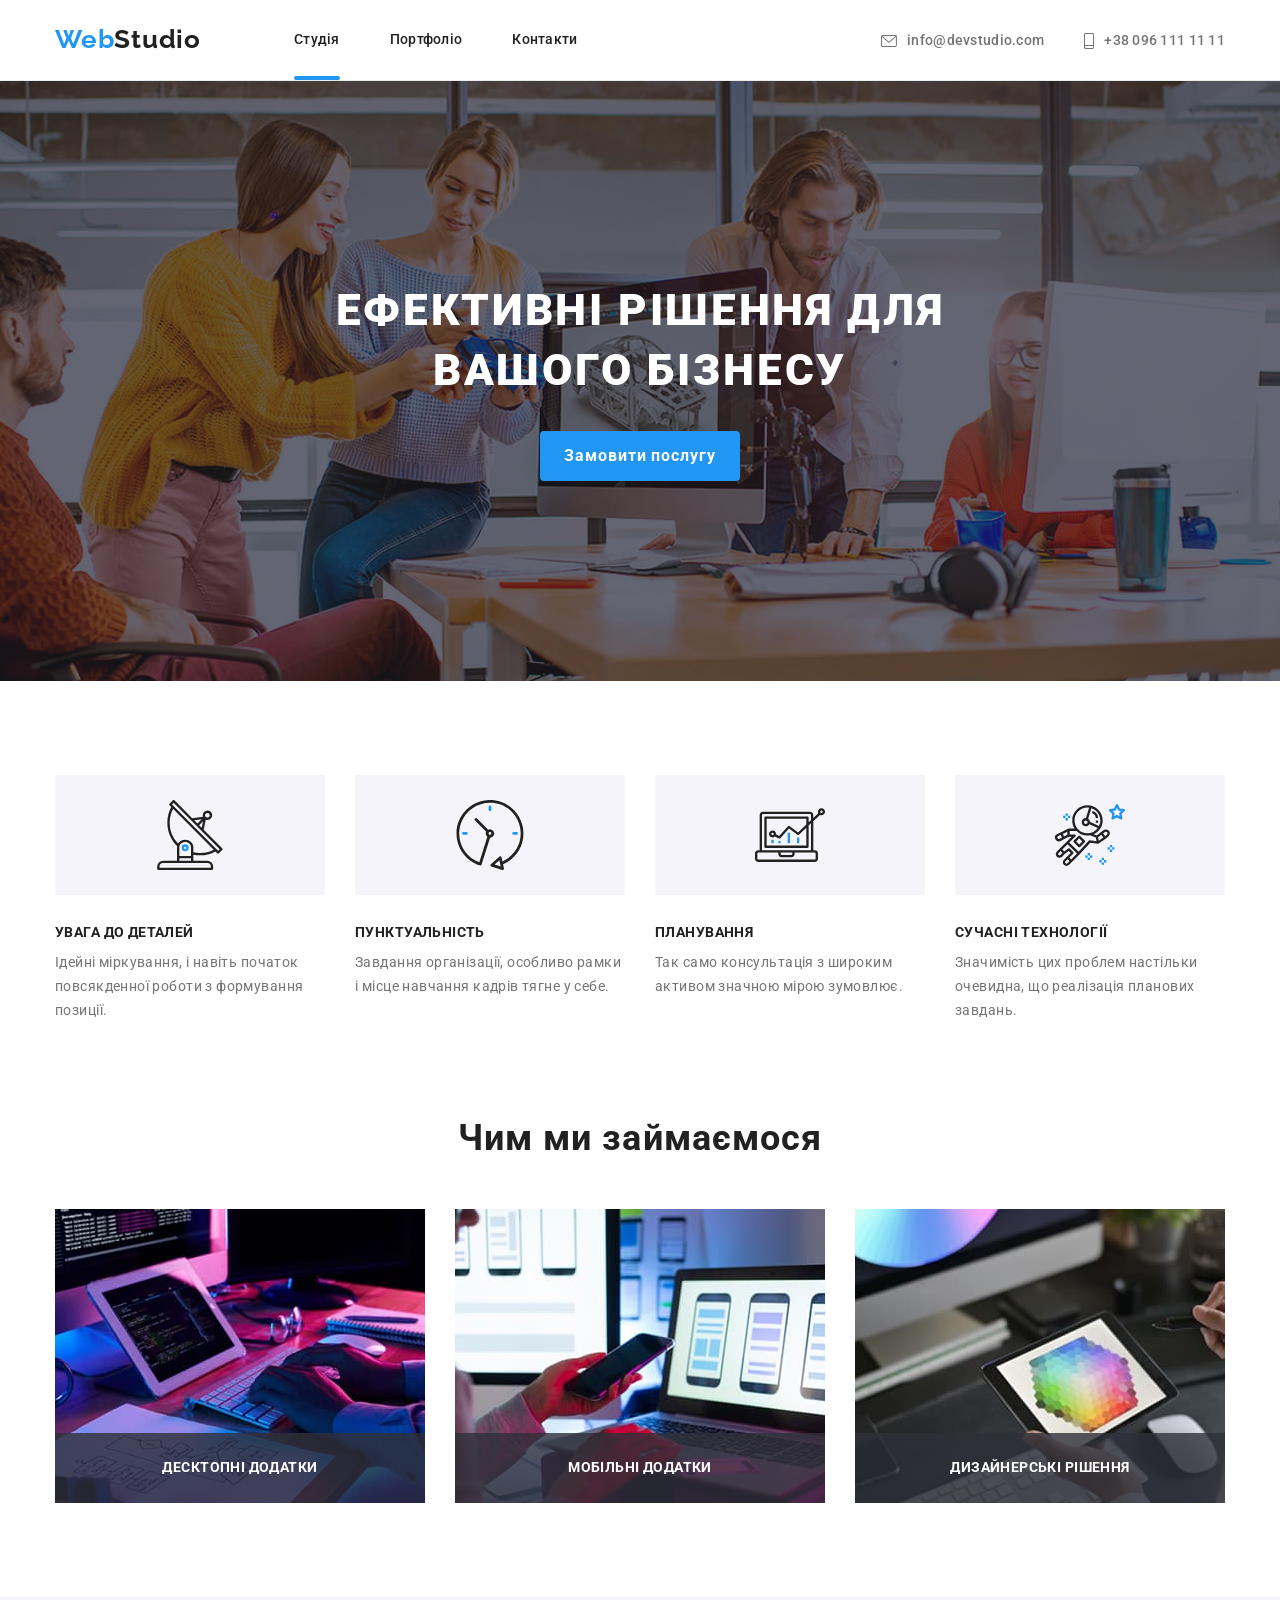
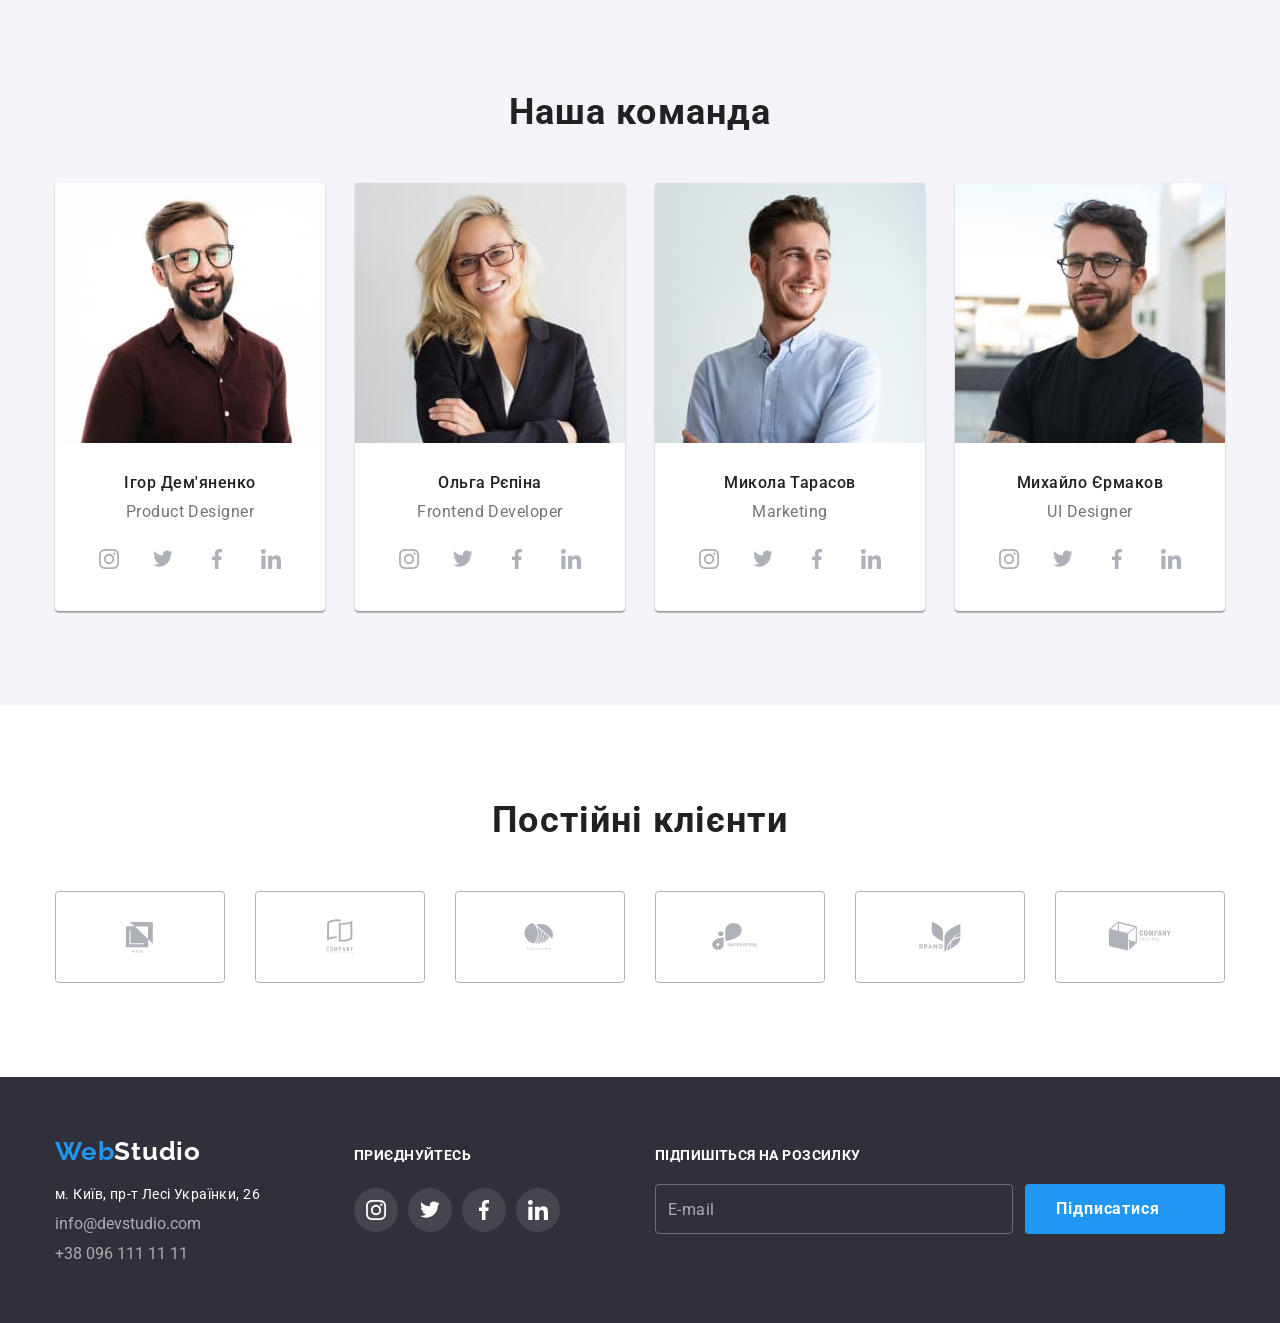
==== commit 1dcc7526: "Fixed" ====
--- a/index.html
+++ b/index.html
@@ -1,4 +1,4 @@
-<!DOCTYPE html>
+<!doctype html>
 <html lang="uk">
 
 <head>
@@ -9,18 +9,24 @@
     rel="stylesheet" />
   <link rel="stylesheet"
     href="https://cdnjs.cloudflare.com/ajax/libs/modern-normalize/3.0.1/modern-normalize.min.css" />
-  <link rel="stylesheet" href="css/styles.css" />
+  <link rel="stylesheet" href="./css/main.min.css" />
 </head>
 
 <body>
   <header class="header">
     <div class="container">
-      <nav>
+      <nav class="site-nav">
         <a href="./index.html" class="logo"><span>Web</span>Studio</a>
-        <ul class="site-nav">
-          <li class="nav-item"><a href="./index.html" class="link current">Студія</a></li>
-          <li class="nav-item"><a href="./portfolio.html" class="link">Портфоліо</a></li>
-          <li class="nav-item"><a href="#contacts" class="link">Контакти</a></li>
+        <ul class="site-nav__list">
+          <li class="site-nav__item">
+            <a href="./index.html" class="site-nav__link current">Студія</a>
+          </li>
+          <li class="site-nav__item">
+            <a href="./portfolio.html" class="site-nav__link">Портфоліо</a>
+          </li>
+          <li class="site-nav__item">
+            <a href="#contacts" class="site-nav__link">Контакти</a>
+          </li>
         </ul>
 
         <ul class="contacts">
@@ -43,59 +49,61 @@
   <main>
     <section class="hero section">
       <div class="container">
-        <h1>
-          Ефективні рішення для <br />
-          вашого бізнесу
+        <h1 class="hero__title">
+          ЕФЕКТИВНІ РІШЕННЯ ДЛЯ <br />
+          ВАШОГО БІЗНЕСУ
         </h1>
-        <button data-modal-open class="hero-button" type="button">Замовити послугу</button>
+        <button data-modal-open class="button button--primary" type="button">
+          Замовити послугу
+        </button>
       </div>
     </section>
     <section class="section features">
       <div class="container">
-        <ul class="features-list">
-          <li>
-            <div class="features-icon">
+        <ul class="features__list">
+          <li class="features__item">
+            <div class="features__icon">
               <svg width="70" height="70">
                 <use href="./images/icons.svg#icon-antenna"></use>
               </svg>
             </div>
-            <h3>УВАГА ДО ДЕТАЛЕЙ</h3>
-            <p>
+            <h3 class="features__title">УВАГА ДО ДЕТАЛЕЙ</h3>
+            <p class="features__text">
               Ідейні міркування, і навіть початок повсякденної роботи з
               формування позиції.
             </p>
           </li>
-          <li>
-            <div class="features-icon">
+          <li class="features__item">
+            <div class="features__icon">
               <svg width="70" height="70">
                 <use href="./images/icons.svg#icon-clock"></use>
               </svg>
             </div>
-            <h3>ПУНКТУАЛЬНІСТЬ</h3>
-            <p>
+            <h3 class="features__title">ПУНКТУАЛЬНІСТЬ</h3>
+            <p class="features__text">
               Завдання організації, особливо рамки і місце навчання кадрів
               тягне у себе.
             </p>
           </li>
-          <li>
-            <div class="features-icon">
+          <li class="features__item">
+            <div class="features__icon">
               <svg width="70" height="70">
                 <use href="./images/icons.svg#icon-diagram"></use>
               </svg>
             </div>
-            <h3>ПЛАНУВАННЯ</h3>
-            <p>
+            <h3 class="features__title">ПЛАНУВАННЯ</h3>
+            <p class="features__text">
               Так само консультація з широким активом значною мірою зумовлює.
             </p>
           </li>
-          <li>
-            <div class="features-icon">
+          <li class="features__item">
+            <div class="features__icon">
               <svg width="70" height="70">
                 <use href="./images/icons.svg#icon-astronaut"></use>
               </svg>
             </div>
-            <h3>СУЧАСНІ ТЕХНОЛОГІЇ</h3>
-            <p>
+            <h3 class="features__title">СУЧАСНІ ТЕХНОЛОГІЇ</h3>
+            <p class="features__text">
               Значимість цих проблем настільки очевидна, що реалізація
               планових завдань.
             </p>
@@ -105,21 +113,24 @@
     </section>
     <section class="services section">
       <div class="container">
-        <h2>Чим ми займаємося</h2>
-        <ul class="services-list">
-          <li>
-            <div class="thumb-item"> <img src="images/hands-laptop.jpg" alt="руки_за_ноутом" width="370" height="294" />
-              <p class="thumb-label">ДЕСКТОПНІ ДОДАТКИ</p>
-            </div>
-          </li>
-          <li>
-            <div class="thumb-item"><img src="images/hands-phone.jpg" alt="рука_з_телефоном" width="370" height="294" />
-              <p class="thumb-label">МОБІЛЬНІ ДОДАТКИ</p>
-            </div>
-          </li>
-          <li>
-            <div class="thumb-item"><img src="images/hands-tablet.jpg" alt="планшет" width="370" height="294" />
-              <p class="thumb-label">ДИЗАЙНЕРСЬКІ РІШЕННЯ</p>
+        <h2 class="services__title">Чим ми займаємося</h2>
+        <ul class="services__list">
+          <li class="services__item">
+            <div class="thumb-item">
+              <img src="images/hands-laptop.jpg" alt="руки_за_ноутом" width="370" height="294" />
+              <p class="thumb__label">ДЕСКТОПНІ ДОДАТКИ</p>
+            </div>
+          </li>
+          <li class="services__item">
+            <div class="thumb-item">
+              <img src="images/hands-phone.jpg" alt="рука_з_телефоном" width="370" height="294" />
+              <p class="thumb__label">МОБІЛЬНІ ДОДАТКИ</p>
+            </div>
+          </li>
+          <li class="services__item">
+            <div class="thumb-item">
+              <img src="images/hands-tablet.jpg" alt="планшет" width="370" height="294" />
+              <p class="thumb__label">ДИЗАЙНЕРСЬКІ РІШЕННЯ</p>
             </div>
           </li>
         </ul>
@@ -127,129 +138,129 @@
     </section>
     <section class="section team">
       <div class="container">
-        <h2>Наша команда</h2>
-        <ul class="team-list">
-          <li>
-            <img src="images/product-design.jpg" alt="Ігор_Дем'янченко" width="270" height="260" />
-            <h3>Ігор Дем'яненко</h3>
-            <p>Product Designer</p>
+        <h2 class="team__title">Наша команда</h2>
+        <ul class="team__list">
+          <li class="team__item">
+            <img class="team__photo" src="images/product-design.jpg" alt="Ігор_Дем'янченко" width="270" height="260" />
+            <h3 class="team__name">Ігор Дем'яненко</h3>
+            <p class="team__text">Product Designer</p>
             <ul class="social">
               <li>
-                <a class="social-link" href="https://www.instagram.com">
-                  <svg class="social-icon" width="20" height="20">
+                <a class="social__link" href="https://www.instagram.com">
+                  <svg class="social__icon" width="20" height="20">
                     <use href="./images/icons.svg#icon-instagram"></use>
                   </svg></a>
               </li>
               <li>
-                <a class="social-link" href="#">
-                  <svg class="social-icon" width="20" height="20">
+                <a class="social__link" href="#">
+                  <svg class="social__icon" width="20" height="20">
                     <use href="./images/icons.svg#icon-twitter"></use>
                   </svg></a>
               </li>
               <li>
-                <a class="social-link" href="#">
-                  <svg class="social-icon" width="20" height="20">
+                <a class="social__link" href="#">
+                  <svg class="social__icon" width="20" height="20">
                     <use href="./images/icons.svg#icon-facebook"></use>
                   </svg></a>
               </li>
               <li>
-                <a class="social-link" href="#">
-                  <svg class="social-icon" width="20" height="20">
+                <a class="social__link" href="#">
+                  <svg class="social__icon" width="20" height="20">
                     <use href="./images/icons.svg#icon-linkedin"></use>
                   </svg>
                 </a>
               </li>
             </ul>
           </li>
-          <li>
-            <img src="images/frontend.jpg" alt="Ольга_Рєпіна" width="270" height="260" />
-            <h3>Ольга Рєпіна</h3>
-            <p>Frontend Developer</p>
+          <li class="team__item">
+            <img class="team__photo" src="images/frontend.jpg" alt="Ольга_Рєпіна" width="270" height="260" />
+            <h3 class="team__name">Ольга Рєпіна</h3>
+            <p class="team__text">Frontend Developer</p>
             <ul class="social">
               <li>
-                <a class="social-link" href="https://www.instagram.com">
-                  <svg class="social-icon" width="20" height="20">
+                <a class="social__link" href="https://www.instagram.com">
+                  <svg class="social__icon" width="20" height="20">
                     <use href="./images/icons.svg#icon-instagram"></use>
                   </svg></a>
               </li>
               <li>
-                <a class="social-link" href="#">
-                  <svg class="social-icon" width="20" height="20">
+                <a class="social__link" href="#">
+                  <svg class="social__icon" width="20" height="20">
                     <use href="./images/icons.svg#icon-twitter"></use>
                   </svg></a>
               </li>
               <li>
-                <a class="social-link" href="#">
-                  <svg class="social-icon" width="20" height="20">
+                <a class="social__link" href="#">
+                  <svg class="social__icon" width="20" height="20">
                     <use href="./images/icons.svg#icon-facebook"></use>
                   </svg></a>
               </li>
               <li>
-                <a class="social-link" href="#">
-                  <svg class="social-icon" width="20" height="20">
+                <a class="social__link" href="#">
+                  <svg class="social__icon" width="20" height="20">
                     <use href="./images/icons.svg#icon-linkedin"></use>
                   </svg></a>
               </li>
             </ul>
           </li>
 
-          <li>
-            <img src="images/market.jpg" alt="Микола_Тарасов" width="270" height="260" />
-            <h3>Микола Тарасов</h3>
-            <p>Marketing</p>
+          <li class="team__item">
+            <img class="team__photo" src="images/market.jpg" alt="Микола_Тарасов" width="270" height="260" />
+            <h3 class="team__name">Микола Тарасов</h3>
+            <p class="team__text">Marketing</p>
             <ul class="social">
               <li>
-                <a class="social-link" href="https://www.instagram.com">
-                  <svg class="social-icon" width="20" height="20">
+                <a class="social__link" href="https://www.instagram.com">
+                  <svg class="social__icon" width="20" height="20">
                     <use href="./images/icons.svg#icon-instagram"></use>
                   </svg></a>
               </li>
               <li>
-                <a class="social-link" href="#">
-                  <svg class="social-icon" width="20" height="20">
+                <a class="social__link" href="#">
+                  <svg class="social__icon" width="20" height="20">
                     <use href="./images/icons.svg#icon-twitter"></use>
                   </svg></a>
               </li>
               <li>
-                <a class="social-link" href="#">
-                  <svg class="social-icon" width="20" height="20">
+                <a class="social__link" href="#">
+                  <svg class="social__icon" width="20" height="20">
                     <use href="./images/icons.svg#icon-facebook"></use>
                   </svg></a>
               </li>
               <li>
-                <a class="social-link" href="#">
-                  <svg class="social-icon" width="20" height="20">
+                <a class="social__link" href="#">
+                  <svg class="social__icon" width="20" height="20">
                     <use href="./images/icons.svg#icon-linkedin"></use>
                   </svg></a>
               </li>
             </ul>
           </li>
-          <li>
-            <img src="images/ui-design.jpg" alt="Михайло_Єрмаков" width="270" height="260" />
-            <h3>Михайло Єрмаков</h3>
-            <p>UI Designer</p>
+          <li class="team__item">
+            <img class="team__photo" src="images/ui-design.jpg" alt="Михайло_Єрмаков" width="270" height="260" />
+            <h3 class="team__name">Михайло Єрмаков</h3>
+            <p class="team__text">UI Designer</p>
             <ul class="social">
               <li>
-                <a class="social-link" href="https://www.instagram.com">
-                  <svg class="social-icon" width="20" height="20">
+                <a class="social__link" href="https://www.instagram.com">
+                  <svg class="social__icon" width="20" height="20">
                     <use href="./images/icons.svg#icon-instagram"></use>
                   </svg></a>
               </li>
               <li>
-                <a class="social-link" href="#">
-                  <svg class="social-icon" width="20" height="20">
+                <a class="social__link" href="#">
+                  <svg class="social__icon" width="20" height="20">
                     <use href="./images/icons.svg#icon-twitter"></use>
                   </svg></a>
               </li>
               <li>
-                <a class="social-link" href="#">
-                  <svg class="social-icon" width="20" height="20">
+                <a class="social__link" href="#">
+                  <svg class="social__icon" width="20" height="20">
                     <use href="./images/icons.svg#icon-facebook"></use>
                   </svg></a>
               </li>
               <li>
-                <a class="social-link" href="#">
-                  <svg class="social-icon" width="20" height="20">
+                <a class="social__link" href="#">
+                  <svg class="social__icon" width="20" height="20">
                     <use href="./images/icons.svg#icon-linkedin"></use>
                   </svg></a>
               </li>
@@ -260,41 +271,41 @@
     </section>
     <section class="section clients">
       <div class="container">
-        <h2>Постійні клієнти</h2>
-        <ul class="clients-list">
-          <li>
-            <a href="#">
-              <svg class="clients-icon" width="70" height="70">
+        <h2 class="clients__title">Постійні клієнти</h2>
+        <ul class="clients__list">
+          <li>
+            <a class="clients__link" href="#">
+              <svg class="clients__icon" width="70" height="70">
                 <use href="./images/icons.svg#icon-YACO"></use>
               </svg></a>
           </li>
           <li>
-            <a href="#">
-              <svg class="clients-icon" width="70" height="70">
+            <a class="clients__link" href="#">
+              <svg class="clients__icon" width="70" height="70">
                 <use href="./images/icons.svg#icon-Tagline-Here-Company"></use>
               </svg></a>
           </li>
           <li>
-            <a href="#">
-              <svg class="clients-icon" width="70" height="70">
+            <a class="clients__link" href="#">
+              <svg class="clients__icon" width="70" height="70">
                 <use href="./images/icons.svg#icon-Company"></use>
               </svg></a>
           </li>
           <li>
-            <a href="#">
-              <svg class="clients-icon" width="70" height="70">
+            <a class="clients__link" href="#">
+              <svg class="clients__icon" width="70" height="70">
                 <use href="./images/icons.svg#icon-Fosted-Peters"></use>
               </svg></a>
           </li>
           <li>
-            <a href="#">
-              <svg class="clients-icon" width="70" height="70">
+            <a class="clients__link" href="#">
+              <svg class="clients__icon" width="70" height="70">
                 <use href="./images/icons.svg#icon-Brand"></use>
               </svg></a>
           </li>
           <li>
-            <a href="#">
-              <svg class="clients-icon" width="70" height="70">
+            <a class="clients__link" href="#">
+              <svg class="clients__icon" width="70" height="70">
                 <use href="./images/icons.svg#icon-Tag-Line-Company"></use>
               </svg></a>
           </li>
@@ -304,47 +315,64 @@
   </main>
   <footer class="footer">
     <div class="container">
-      <div class="footer-left">
+      <div class="footer__left">
         <a class="logo" href="./index.html"><span>Web</span>Studio</a>
-        <address class="footer-contacts">
+        <address class="footer__contacts">
           <ul>
-            <li class="footer-text">м. Київ, пр-т Лесі Українки, 26</li>
+            <li class="footer__address">м. Київ, пр-т Лесі Українки, 26</li>
             <li>
-              <a href="mailto:info@devstudio.com">info@devstudio.com</a>
+              <a class="footer__contact-link" href="mailto:info@devstudio.com">info@devstudio.com</a>
             </li>
-            <li><a href="tel:+380961111111">+38 096 111 11 11</a></li>
+            <li><a class="footer__contact-link" href="tel:+380961111111">+38 096 111 11 11</a></li>
           </ul>
         </address>
       </div>
-      <div class="footer-social">
-        <p class="footer-title">ПРИЄДНУЙТЕСЬ</p>
-        <ul class="social">
-          <li>
-            <a class="social-link" href="https://www.instagram.com">
-              <svg class="social-icon" width="20" height="20">
+      <div class="footer__social">
+        <p class="footer__text">ПРИЄДНУЙТЕСЬ</p>
+        <ul class="footer__social-list">
+          <li>
+            <a class="social__link" href="https://www.instagram.com">
+              <svg class="footer__social-icon" width="20" height="20">
                 <use href="./images/icons.svg#icon-instagram"></use>
               </svg></a>
           </li>
           <li>
-            <a class="social-link" href="#">
-              <svg class="social-icon" width="20" height="20">
+            <a class="social__link" href="#">
+              <svg class="footer__social-icon" width="20" height="20">
                 <use href="./images/icons.svg#icon-twitter"></use>
               </svg></a>
           </li>
           <li>
-            <a class="social-link" href="#">
-              <svg class="social-icon" width="20" height="20">
+            <a class="social__link" href="#">
+              <svg class="footer__social-icon" width="20" height="20">
                 <use href="./images/icons.svg#icon-facebook"></use>
               </svg></a>
           </li>
           <li>
-            <a class="social-link" href="#">
-              <svg class="social-icon" width="20" height="20">
+            <a class="social__link" href="#">
+              <svg class="footer__social-icon" width="20" height="20">
                 <use href="./images/icons.svg#icon-linkedin"></use>
               </svg></a>
           </li>
         </ul>
       </div>
+
+      <form class="subscribe__form">
+        <label for="subscribe-mail" class="subscribe__label">
+          ПІДПИШІТЬСЯ НА РОЗСИЛКУ
+        </label>
+
+        <div class="subscribe__row">
+          <input type="email" name="subscribe-mail" id="subscribe-mail" placeholder="E-mail" />
+          <button class="button button--primary subscribe__button" type="submit">
+
+            Підписатися<svg class="icon-send">
+              <use href="./images/send.svg"></use>
+            </svg>
+          </button>
+
+        </div>
+      </form>
     </div>
   </footer>
   <div class="backdrop is-hidden" data-modal>
@@ -354,6 +382,53 @@
           <use href="./images/close.svg"></use>
         </svg>
       </button>
+      <form class="form js-speaker-form">
+        <h2 class="form-title">Залиште свої дані, ми вам передзвонимо</h2>
+
+        <div class="form-field">
+          <label for="name">Ім'я</label>
+          <div class="input-wrap">
+            <input type="text" name="name" id="name" />
+            <svg class="input-icon">
+              <use href="./images/icons.svg#icon-login"></use>
+            </svg>
+          </div>
+        </div>
+
+        <div class="form-field">
+          <label for="tel">Телефон</label>
+          <div class="input-wrap">
+            <input type="tel" name="tel" id="tel" />
+            <svg class="input-icon">
+              <use href="./images/icons.svg#icon-phone"></use>
+            </svg>
+          </div>
+        </div>
+
+        <div class="form-field">
+          <label for="modal-mail">Пошта</label>
+          <div class="input-wrap">
+            <input type="email" name="modal-mail" id="modal-mail" />
+            <svg class="input-icon">
+              <use href="./images/icons.svg#icon-mail"></use>
+            </svg>
+          </div>
+        </div>
+
+        <div class="form-field">
+          <label for="comment">Коментар</label>
+          <textarea id="comment" rows="5" name="comment" placeholder="Введіть текст"></textarea>
+        </div>
+
+        <label class="checkbox">
+          <input type="checkbox" name="agreement" class="checkbox-input" />
+          <span class="checkbox-icon"></span>
+          Погоджуюся з розсилкою та приймаю
+          <a class="checkbox__link" href="#">Умови договору</a>
+        </label>
+
+        <button type="submit" class="button button--primary">Відправити</button>
+      </form>
     </div>
   </div>
   <!-- Ставимо перед закриваючим тегом body -->
--- a/css/main.min.css
+++ b/css/main.min.css
@@ -0,0 +1 @@
+:root{--main-color: #212121;--text-color: #757575;--white: #ffffff;--nav-color: rgba(255, 255, 255, 0.6);--bg-dark: #2f303a;--bg-light: #f5f4fa;--accent: #2196f3}h1,h2,h3,p{margin:0}ul{margin:0;padding:0;list-style:none}img{display:block;max-width:100%;height:auto}body{font-family:"Roboto",-apple-system,BlinkMacSystemFont,"Segoe UI",Arial,sans-serif;color:var(--main-color)}.container{width:1200px;margin:0 auto;padding:0 15px}.features__title{margin-bottom:10px;color:var(--main-color);font-weight:700;font-size:14px;line-height:1.14;letter-spacing:.03em}.features__text{color:var(--text-color);font-size:14px;line-height:1.71;letter-spacing:.03em}.features__list{display:-webkit-box;display:-ms-flexbox;display:flex;gap:30px}.features__item{width:270px}.features__icon{display:-webkit-box;display:-ms-flexbox;display:flex;padding:25px;height:120px;width:270px;-webkit-box-align:center;-ms-flex-align:center;align-items:center;-webkit-box-pack:center;-ms-flex-pack:center;justify-content:center;background-color:var(--bg-light);margin-bottom:30px}.header{background-color:var(--white);border-bottom:1px solid #ececec}.contacts{list-style:none;margin:0 0 0 auto;padding:0;display:-webkit-box;display:-ms-flexbox;display:flex;gap:40px}.contacts-icon{fill:currentColor;margin-right:10px;vertical-align:middle;-webkit-transition:fill 250ms cubic-bezier(0.4, 0, 0.2, 1);transition:fill 250ms cubic-bezier(0.4, 0, 0.2, 1)}.contacts a{color:var(--text-color);text-decoration:none;font-weight:500;font-size:14px;line-height:1.14;letter-spacing:.02em;-webkit-transition:color 250ms cubic-bezier(0.4, 0, 0.2, 1);transition:color 250ms cubic-bezier(0.4, 0, 0.2, 1)}.contacts a:hover,.contacts a:focus{color:var(--accent)}.site-nav{display:-webkit-box;display:-ms-flexbox;display:flex;gap:50px;position:relative;-webkit-box-align:center;-ms-flex-align:center;align-items:center}.site-nav .logo{margin-right:43px}.site-nav__list{display:-webkit-box;display:-ms-flexbox;display:flex;gap:50px;margin:0;padding:0;list-style:none}.site-nav__item{position:relative}.site-nav__link{display:block;padding:32px 0;position:relative;color:var(--main-color);text-decoration:none;font-weight:500;font-size:14px;line-height:1.14;letter-spacing:.02em;-webkit-transition:color 250ms cubic-bezier(0.4, 0, 0.2, 1);transition:color 250ms cubic-bezier(0.4, 0, 0.2, 1)}.site-nav__link:hover,.site-nav__link:focus{color:var(--accent)}.site-nav__link.current::after{content:"";position:absolute;left:0;bottom:0;width:100%;height:4px;background-color:var(--accent);border-radius:2px;-webkit-transform:scaleX(1);transform:scaleX(1)}.section{padding:94px 0}.services{background-color:var(--white)}.services__title{margin-bottom:50px;color:var(--main-color);font-weight:700;font-size:36px;line-height:1.17;letter-spacing:.03em;text-align:center}.services__list{display:-webkit-box;display:-ms-flexbox;display:flex;gap:30px}.services.section{padding-top:0}.services__item{position:relative}.team{background-color:var(--bg-light)}.team__title{color:var(--main-color);font-weight:700;font-size:36px;line-height:1.17;letter-spacing:.03em;text-align:center;margin-bottom:50px}.team__list{display:-webkit-box;display:-ms-flexbox;display:flex;gap:30px}.team__name{margin-bottom:10px;color:var(--main-color);font-weight:500;font-size:16px;line-height:1.19;letter-spacing:.03em}.team__text{color:var(--text-color);font-size:16px;line-height:1.19;letter-spacing:.03em}.team__item{background-color:var(--white);text-align:center;padding-bottom:30px;border-radius:4px;-webkit-box-shadow:0px 1px 3px rgba(0,0,0,.12),0px 1px 1px rgba(0,0,0,.14),0px 2px 1px rgba(0,0,0,.2);box-shadow:0px 1px 3px rgba(0,0,0,.12),0px 1px 1px rgba(0,0,0,.14),0px 2px 1px rgba(0,0,0,.2)}.team__photo{margin-bottom:30px}.footer{background-color:var(--bg-dark);padding:60px 0}.footer .container{display:-webkit-box;display:-ms-flexbox;display:flex;-webkit-box-align:baseline;-ms-flex-align:baseline;align-items:baseline;gap:94px}.footer__left{max-width:231px}.footer__address{font-style:normal;color:var(--white);font-size:14px;line-height:1.14;letter-spacing:.03em;white-space:nowrap}.footer__contacts ul{margin-top:20px}.footer__contacts ul li:not(:last-child){margin-bottom:12px}.footer__contact-link{font-style:normal;color:hsla(0,0%,100%,.6);text-decoration:none;-webkit-transition:color 250ms cubic-bezier(0.4, 0, 0.2, 1);transition:color 250ms cubic-bezier(0.4, 0, 0.2, 1)}.footer__contact-link:hover,.footer__contact-link:focus{color:var(--accent)}.footer .logo{color:var(--white)}.footer .logo span{color:var(--accent)}.footer__text{margin-bottom:20px;font-family:"Roboto",sans-serif;color:var(--white);font-size:14px;line-height:1.71;letter-spacing:.03em;text-transform:uppercase;font-weight:700}.footer__social-list{margin-top:20px;display:-webkit-box;display:-ms-flexbox;display:flex;gap:10px;padding:0;list-style:none}.footer__social-icon{fill:currentColor}.footer .social{margin-top:0;-webkit-box-pack:start;-ms-flex-pack:start;justify-content:flex-start}.footer .social__link{background-color:hsla(0,0%,100%,.1);color:var(--white)}.footer .social__link:hover,.footer .social__link:focus{background-color:var(--accent);color:var(--white)}.footer .subscribe__form{margin-left:auto;display:-webkit-box;display:-ms-flexbox;display:flex;-webkit-box-orient:vertical;-webkit-box-direction:normal;-ms-flex-direction:column;flex-direction:column;gap:20px}.footer .subscribe__row{display:-webkit-box;display:-ms-flexbox;display:flex;gap:12px}.footer .subscribe__row input{color:var(--white);width:358px;height:50px;padding:20px 12px;border:1px solid hsla(0,0%,100%,.3);border-radius:4px;background-color:rgba(0,0,0,0);font-size:16px;line-height:1.25;letter-spacing:.03em;-webkit-transition:border-color 250ms cubic-bezier(0.4, 0, 0.2, 1);transition:border-color 250ms cubic-bezier(0.4, 0, 0.2, 1)}.footer .subscribe__row input::-webkit-input-placeholder{color:hsla(0,0%,100%,.6)}.footer .subscribe__row input::-moz-placeholder{color:hsla(0,0%,100%,.6)}.footer .subscribe__row input:-ms-input-placeholder{color:hsla(0,0%,100%,.6)}.footer .subscribe__row input::-ms-input-placeholder{color:hsla(0,0%,100%,.6)}.footer .subscribe__row input::placeholder{color:hsla(0,0%,100%,.6)}.footer .subscribe__row input:hover,.footer .subscribe__row input:focus{outline:none;border-color:var(--accent)}.footer .subscribe__label{font-size:14px;line-height:1.14;letter-spacing:.03em;color:var(--white);font-weight:700}.footer__button{width:200px;height:50px;gap:10px;background-color:var(--accent);color:var(--white);border:none;border-radius:4px;cursor:pointer}.footer .icon-send{width:24px;height:24px;fill:var(--white);margin-left:10px}.clients__title{margin-bottom:50px;color:var(--main-color);font-weight:700;font-size:36px;line-height:1.17;letter-spacing:.03em;text-align:center}.clients__list{display:-webkit-box;display:-ms-flexbox;display:flex;gap:30px;list-style:none;padding:0;margin:0}.clients__link{width:170px;height:92px;border:1px solid #afb1b8;border-radius:4px;display:-webkit-box;display:-ms-flexbox;display:flex;-webkit-box-align:center;-ms-flex-align:center;align-items:center;-webkit-box-pack:center;-ms-flex-pack:center;justify-content:center;color:#afb1b8;-webkit-transition:color 250ms cubic-bezier(0.4, 0, 0.2, 1),border-color 250ms cubic-bezier(0.4, 0, 0.2, 1);transition:color 250ms cubic-bezier(0.4, 0, 0.2, 1),border-color 250ms cubic-bezier(0.4, 0, 0.2, 1)}.clients__link:hover,.clients__link:focus{color:var(--accent);border-color:var(--accent)}.clients__icon{fill:currentColor}.button{border:none;margin-bottom:0;min-width:200px;border-radius:4px;padding:10px 22px;display:-webkit-inline-box;display:-ms-inline-flexbox;display:inline-flex;-webkit-box-align:center;-ms-flex-align:center;align-items:center;-webkit-box-pack:center;-ms-flex-pack:center;justify-content:center;-webkit-transition:background-color 250ms cubic-bezier(0.4, 0, 0.2, 1),-webkit-box-shadow 250ms cubic-bezier(0.4, 0, 0.2, 1);transition:background-color 250ms cubic-bezier(0.4, 0, 0.2, 1),-webkit-box-shadow 250ms cubic-bezier(0.4, 0, 0.2, 1);transition:background-color 250ms cubic-bezier(0.4, 0, 0.2, 1),box-shadow 250ms cubic-bezier(0.4, 0, 0.2, 1);transition:background-color 250ms cubic-bezier(0.4, 0, 0.2, 1),box-shadow 250ms cubic-bezier(0.4, 0, 0.2, 1),-webkit-box-shadow 250ms cubic-bezier(0.4, 0, 0.2, 1)}.button--primary{background-color:var(--accent);color:var(--white);font-size:16px;font-weight:700;line-height:1.88;letter-spacing:.06em;cursor:pointer}.button--primary:hover,.button--primary:focus{-webkit-box-shadow:0px 4px 4px rgba(0,0,0,.15);box-shadow:0px 4px 4px rgba(0,0,0,.15)}.form{padding:40px}.form-title{margin-bottom:20px;text-align:center;font-weight:700;font-size:20px;line-height:1.15;letter-spacing:.03em}.form-field{position:relative;display:-webkit-box;display:-ms-flexbox;display:flex;-webkit-box-orient:vertical;-webkit-box-direction:normal;-ms-flex-direction:column;flex-direction:column;font-family:"Roboto",sans-serif;margin-bottom:10px}.form-field label{margin:4px;opacity:.5}.form-field input{width:100%;padding:11px 12px;height:40px;padding-left:40px;border:1px solid var(--text-color);border-radius:4px;background-color:rgba(0,0,0,0);font-size:16px;-webkit-transition:border-color 250ms cubic-bezier(0.4, 0, 0.2, 1);transition:border-color 250ms cubic-bezier(0.4, 0, 0.2, 1)}.form-field input::-webkit-input-placeholder{color:var(--text-color);opacity:.5}.form-field input::-moz-placeholder{color:var(--text-color);opacity:.5}.form-field input:-ms-input-placeholder{color:var(--text-color);opacity:.5}.form-field input::-ms-input-placeholder{color:var(--text-color);opacity:.5}.form-field input::placeholder{color:var(--text-color);opacity:.5}.form-field input:hover,.form-field input:focus{border-color:var(--accent)}.form-field input:focus::-webkit-input-placeholder{opacity:.3}.form-field input:focus::-moz-placeholder{opacity:.3}.form-field input:focus:-ms-input-placeholder{opacity:.3}.form-field input:focus::-ms-input-placeholder{opacity:.3}.form-field input:focus::placeholder{opacity:.3}.form-field textarea{width:100%;padding:12px 16px;height:120px;resize:none;border:1px solid var(--text-color);border-radius:4px;background-color:rgba(0,0,0,0);font-size:16px;-webkit-transition:border-color 250ms cubic-bezier(0.4, 0, 0.2, 1);transition:border-color 250ms cubic-bezier(0.4, 0, 0.2, 1)}.form-field textarea::-webkit-input-placeholder{color:var(--text-color);opacity:.5}.form-field textarea::-moz-placeholder{color:var(--text-color);opacity:.5}.form-field textarea:-ms-input-placeholder{color:var(--text-color);opacity:.5}.form-field textarea::-ms-input-placeholder{color:var(--text-color);opacity:.5}.form-field textarea::placeholder{color:var(--text-color);opacity:.5}.form-field textarea:hover,.form-field textarea:focus{border-color:var(--accent);outline:none}.form-field textarea:focus::-webkit-input-placeholder{opacity:.3}.form-field textarea:focus::-moz-placeholder{opacity:.3}.form-field textarea:focus:-ms-input-placeholder{opacity:.3}.form-field textarea:focus::-ms-input-placeholder{opacity:.3}.form-field textarea:focus::placeholder{opacity:.3}.form-field:hover .input-icon,.form-field:focus-within .input-icon{color:var(--accent)}.form button{border:1px solid var(--accent);display:block;margin:30px auto;margin-bottom:0}.input-wrap{position:relative;display:-webkit-box;display:-ms-flexbox;display:flex;-webkit-box-align:center;-ms-flex-align:center;align-items:center;-webkit-box-pack:center;-ms-flex-pack:center;justify-content:center}.input-icon{pointer-events:none;position:absolute;top:50%;left:12px;-webkit-transform:translateY(-50%);transform:translateY(-50%);width:18px;height:18px;color:var(--main-color);-webkit-transition:color 250ms cubic-bezier(0.4, 0, 0.2, 1),opacity 250ms cubic-bezier(0.4, 0, 0.2, 1),-webkit-transform 250ms cubic-bezier(0.4, 0, 0.2, 1);transition:color 250ms cubic-bezier(0.4, 0, 0.2, 1),opacity 250ms cubic-bezier(0.4, 0, 0.2, 1),-webkit-transform 250ms cubic-bezier(0.4, 0, 0.2, 1);transition:color 250ms cubic-bezier(0.4, 0, 0.2, 1),transform 250ms cubic-bezier(0.4, 0, 0.2, 1),opacity 250ms cubic-bezier(0.4, 0, 0.2, 1);transition:color 250ms cubic-bezier(0.4, 0, 0.2, 1),transform 250ms cubic-bezier(0.4, 0, 0.2, 1),opacity 250ms cubic-bezier(0.4, 0, 0.2, 1),-webkit-transform 250ms cubic-bezier(0.4, 0, 0.2, 1)}.checkbox{padding:10px 12px 0;display:-webkit-box;display:-ms-flexbox;display:flex;-webkit-box-align:center;-ms-flex-align:center;align-items:center;-webkit-box-pack:center;-ms-flex-pack:center;justify-content:center;gap:8px;width:100%;height:24px;font-family:"Roboto",sans-serif;color:var(--text-color)}.checkbox-input{position:absolute;opacity:0;width:16px;height:15px;cursor:pointer}.checkbox-input:checked~.checkbox-icon{background-color:var(--accent);background-image:url("../images/check.svg");background-size:16px 16px;background-position:center;border-color:var(--accent)}.checkbox-icon{width:16px;height:16px;display:-webkit-box;display:-ms-flexbox;display:flex;border:1px solid var(--main-color);border-radius:2px;-webkit-transition:background-color 250ms cubic-bezier(0.4, 0, 0.2, 1),border-color 250ms cubic-bezier(0.4, 0, 0.2, 1);transition:background-color 250ms cubic-bezier(0.4, 0, 0.2, 1),border-color 250ms cubic-bezier(0.4, 0, 0.2, 1)}.checkbox__link{color:var(--accent)}.hero{display:-webkit-box;display:-ms-flexbox;display:flex;-webkit-box-align:center;-ms-flex-align:center;align-items:center;min-height:600px;text-align:center;background-color:var(--bg-dark);max-width:1600px;margin-left:auto;margin-right:auto;background-image:-webkit-gradient(linear, left top, left bottom, from(rgba(47, 48, 58, 0.4)), to(rgba(47, 48, 58, 0.4))),url(../images/hero-bg.svg);background-image:linear-gradient(rgba(47, 48, 58, 0.4), rgba(47, 48, 58, 0.4)),url(../images/hero-bg.svg);background-repeat:no-repeat;background-position:center;background-size:cover}.hero__title{margin-bottom:30px;color:var(--white);font-weight:900;font-size:44px;line-height:1.36;letter-spacing:.06em;text-align:center}.logo{color:var(--main-color);font-family:"Raleway",sans-serif;font-weight:700;font-size:26px;text-decoration:none;line-height:1.14;letter-spacing:.03em}.logo span{color:var(--accent)}.backdrop{position:fixed;top:0;left:0;width:100%;height:100%;background-color:rgba(0,0,0,.2);-webkit-transition:opacity 250ms cubic-bezier(0.4, 0, 0.2, 1),visibility 250ms cubic-bezier(0.4, 0, 0.2, 1);transition:opacity 250ms cubic-bezier(0.4, 0, 0.2, 1),visibility 250ms cubic-bezier(0.4, 0, 0.2, 1)}.backdrop.is-hidden{visibility:hidden;opacity:0;pointer-events:none}.modal{min-height:528px;min-width:521px;position:absolute;border-radius:4px;top:50%;left:50%;-webkit-transform:translate(-50%, -50%);transform:translate(-50%, -50%);-webkit-transition:opacity 250ms cubic-bezier(0.4, 0, 0.2, 1),-webkit-transform 250ms cubic-bezier(0.4, 0, 0.2, 1);transition:opacity 250ms cubic-bezier(0.4, 0, 0.2, 1),-webkit-transform 250ms cubic-bezier(0.4, 0, 0.2, 1);transition:transform 250ms cubic-bezier(0.4, 0, 0.2, 1),opacity 250ms cubic-bezier(0.4, 0, 0.2, 1);transition:transform 250ms cubic-bezier(0.4, 0, 0.2, 1),opacity 250ms cubic-bezier(0.4, 0, 0.2, 1),-webkit-transform 250ms cubic-bezier(0.4, 0, 0.2, 1);background-color:#fff}.icon-close{width:11px;height:11px}.close-btn{position:absolute;top:8px;right:8px;display:-webkit-box;display:-ms-flexbox;display:flex;-webkit-box-align:center;-ms-flex-align:center;align-items:center;-webkit-box-pack:center;-ms-flex-pack:center;justify-content:center;border:1px solid rgba(0,0,0,.1);width:30px;height:30px;border-radius:50%;background:#fff;cursor:pointer;-webkit-transition:background-color 250ms cubic-bezier(0.4, 0, 0.2, 1);transition:background-color 250ms cubic-bezier(0.4, 0, 0.2, 1)}.close-btn:hover,.close-btn:focus{color:var(--accent)}.social{display:-webkit-box;display:-ms-flexbox;display:flex;list-style:none;-webkit-box-pack:center;-ms-flex-pack:center;justify-content:center;margin-top:16px;gap:10px}.social__icon{fill:currentColor}.social__link{-webkit-box-align:center;-ms-flex-align:center;align-items:center;-webkit-box-pack:center;-ms-flex-pack:center;justify-content:center;color:#afb1b8;width:44px;height:44px;border-radius:50%;display:-webkit-box;display:-ms-flexbox;display:flex;-webkit-transition:background-color 250ms cubic-bezier(0.4, 0, 0.2, 1),color 250ms cubic-bezier(0.4, 0, 0.2, 1);transition:background-color 250ms cubic-bezier(0.4, 0, 0.2, 1),color 250ms cubic-bezier(0.4, 0, 0.2, 1)}.social__link:hover,.social__link:focus{background:var(--accent);color:var(--white)}.thumb{position:relative;overflow:hidden;width:100%;height:294px}.thumb img{width:100%;height:100%;-o-object-fit:cover;object-fit:cover;-o-object-position:center;object-position:center;display:block}.thumb::before{content:"";position:absolute;inset:0;background:var(--accent);opacity:0;z-index:1;-webkit-transform:translateY(100%);transform:translateY(100%);-webkit-transition:opacity 250ms cubic-bezier(0.4, 0, 0.2, 1),-webkit-transform 250ms cubic-bezier(0.4, 0, 0.2, 1);transition:opacity 250ms cubic-bezier(0.4, 0, 0.2, 1),-webkit-transform 250ms cubic-bezier(0.4, 0, 0.2, 1);transition:transform 250ms cubic-bezier(0.4, 0, 0.2, 1),opacity 250ms cubic-bezier(0.4, 0, 0.2, 1);transition:transform 250ms cubic-bezier(0.4, 0, 0.2, 1),opacity 250ms cubic-bezier(0.4, 0, 0.2, 1),-webkit-transform 250ms cubic-bezier(0.4, 0, 0.2, 1)}.thumb__label{position:absolute;bottom:0;left:0;width:100%;height:70px;display:-webkit-box;display:-ms-flexbox;display:flex;-webkit-box-align:center;-ms-flex-align:center;align-items:center;-webkit-box-pack:center;-ms-flex-pack:center;justify-content:center;background-color:rgba(47,48,58,.8);color:var(--white);font-weight:700;font-size:14px;line-height:1.14;letter-spacing:.03em}.card-overlay{position:absolute;inset:0;padding:63px 24px;color:var(--white);font-size:18px;line-height:28px;letter-spacing:.03em;z-index:2;opacity:0;-webkit-transform:translateY(100%);transform:translateY(100%);-webkit-transition:opacity 250ms cubic-bezier(0.4, 0, 0.2, 1),-webkit-transform 250ms cubic-bezier(0.4, 0, 0.2, 1);transition:opacity 250ms cubic-bezier(0.4, 0, 0.2, 1),-webkit-transform 250ms cubic-bezier(0.4, 0, 0.2, 1);transition:transform 250ms cubic-bezier(0.4, 0, 0.2, 1),opacity 250ms cubic-bezier(0.4, 0, 0.2, 1);transition:transform 250ms cubic-bezier(0.4, 0, 0.2, 1),opacity 250ms cubic-bezier(0.4, 0, 0.2, 1),-webkit-transform 250ms cubic-bezier(0.4, 0, 0.2, 1)}.flex-element:hover .thumb::before{-webkit-transform:translateY(0);transform:translateY(0);opacity:.9}.flex-element:hover .card-overlay{-webkit-transform:translateY(0);transform:translateY(0);opacity:1}.portfolio .buttons{display:-webkit-box;display:-ms-flexbox;display:flex;-webkit-box-pack:center;-ms-flex-pack:center;justify-content:center;gap:8px;margin-bottom:50px}.portfolio .buttons li{list-style:none}.portfolio .buttons button{font-weight:500;cursor:pointer;padding:6px 22px;border-radius:4px;border:none;background-color:var(--bg-light);color:var(--main-color);font-size:16px;line-height:1.62;letter-spacing:.03em;-webkit-transition:background-color 250ms cubic-bezier(0.4, 0, 0.2, 1),color 250ms cubic-bezier(0.4, 0, 0.2, 1),-webkit-box-shadow 250ms cubic-bezier(0.4, 0, 0.2, 1);transition:background-color 250ms cubic-bezier(0.4, 0, 0.2, 1),color 250ms cubic-bezier(0.4, 0, 0.2, 1),-webkit-box-shadow 250ms cubic-bezier(0.4, 0, 0.2, 1);transition:background-color 250ms cubic-bezier(0.4, 0, 0.2, 1),color 250ms cubic-bezier(0.4, 0, 0.2, 1),box-shadow 250ms cubic-bezier(0.4, 0, 0.2, 1);transition:background-color 250ms cubic-bezier(0.4, 0, 0.2, 1),color 250ms cubic-bezier(0.4, 0, 0.2, 1),box-shadow 250ms cubic-bezier(0.4, 0, 0.2, 1),-webkit-box-shadow 250ms cubic-bezier(0.4, 0, 0.2, 1)}.portfolio .buttons button:hover,.portfolio .buttons button:focus{background-color:var(--accent);color:var(--white);-webkit-box-shadow:0px 3px 1px rgba(0,0,0,.1),0px 1px 2px rgba(0,0,0,.08),0px 2px 2px rgba(0,0,0,.12);box-shadow:0px 3px 1px rgba(0,0,0,.1),0px 1px 2px rgba(0,0,0,.08),0px 2px 2px rgba(0,0,0,.12)}.portfolio-list{position:relative}.flex-container{display:-webkit-box;display:-ms-flexbox;display:flex;-ms-flex-wrap:wrap;flex-wrap:wrap}.flex-element{width:370px;margin-right:30px;margin-bottom:30px;-webkit-transition:-webkit-box-shadow 250ms cubic-bezier(0.4, 0, 0.2, 1);transition:-webkit-box-shadow 250ms cubic-bezier(0.4, 0, 0.2, 1);transition:box-shadow 250ms cubic-bezier(0.4, 0, 0.2, 1);transition:box-shadow 250ms cubic-bezier(0.4, 0, 0.2, 1), -webkit-box-shadow 250ms cubic-bezier(0.4, 0, 0.2, 1)}.flex-element:nth-child(3n){margin-right:0}.flex-element:nth-last-child(-n+3){margin-bottom:0}.flex-element:hover,.flex-element:focus-within{-webkit-box-shadow:0px 1px 1px rgba(0,0,0,.12),0px 4px 4px rgba(0,0,0,.06),1px 4px 6px rgba(0,0,0,.16);box-shadow:0px 1px 1px rgba(0,0,0,.12),0px 4px 4px rgba(0,0,0,.06),1px 4px 6px rgba(0,0,0,.16)}.portfolio-content{padding:20px 24px;border:1px solid #eee;border-top:none}.portfolio-title{color:var(--main-color);font-weight:700;font-size:18px;line-height:2;letter-spacing:.06em}.portfolio-text{color:var(--text-color);font-size:16px;line-height:1.88;letter-spacing:.03em}/*# sourceMappingURL=main.min.css.map */
